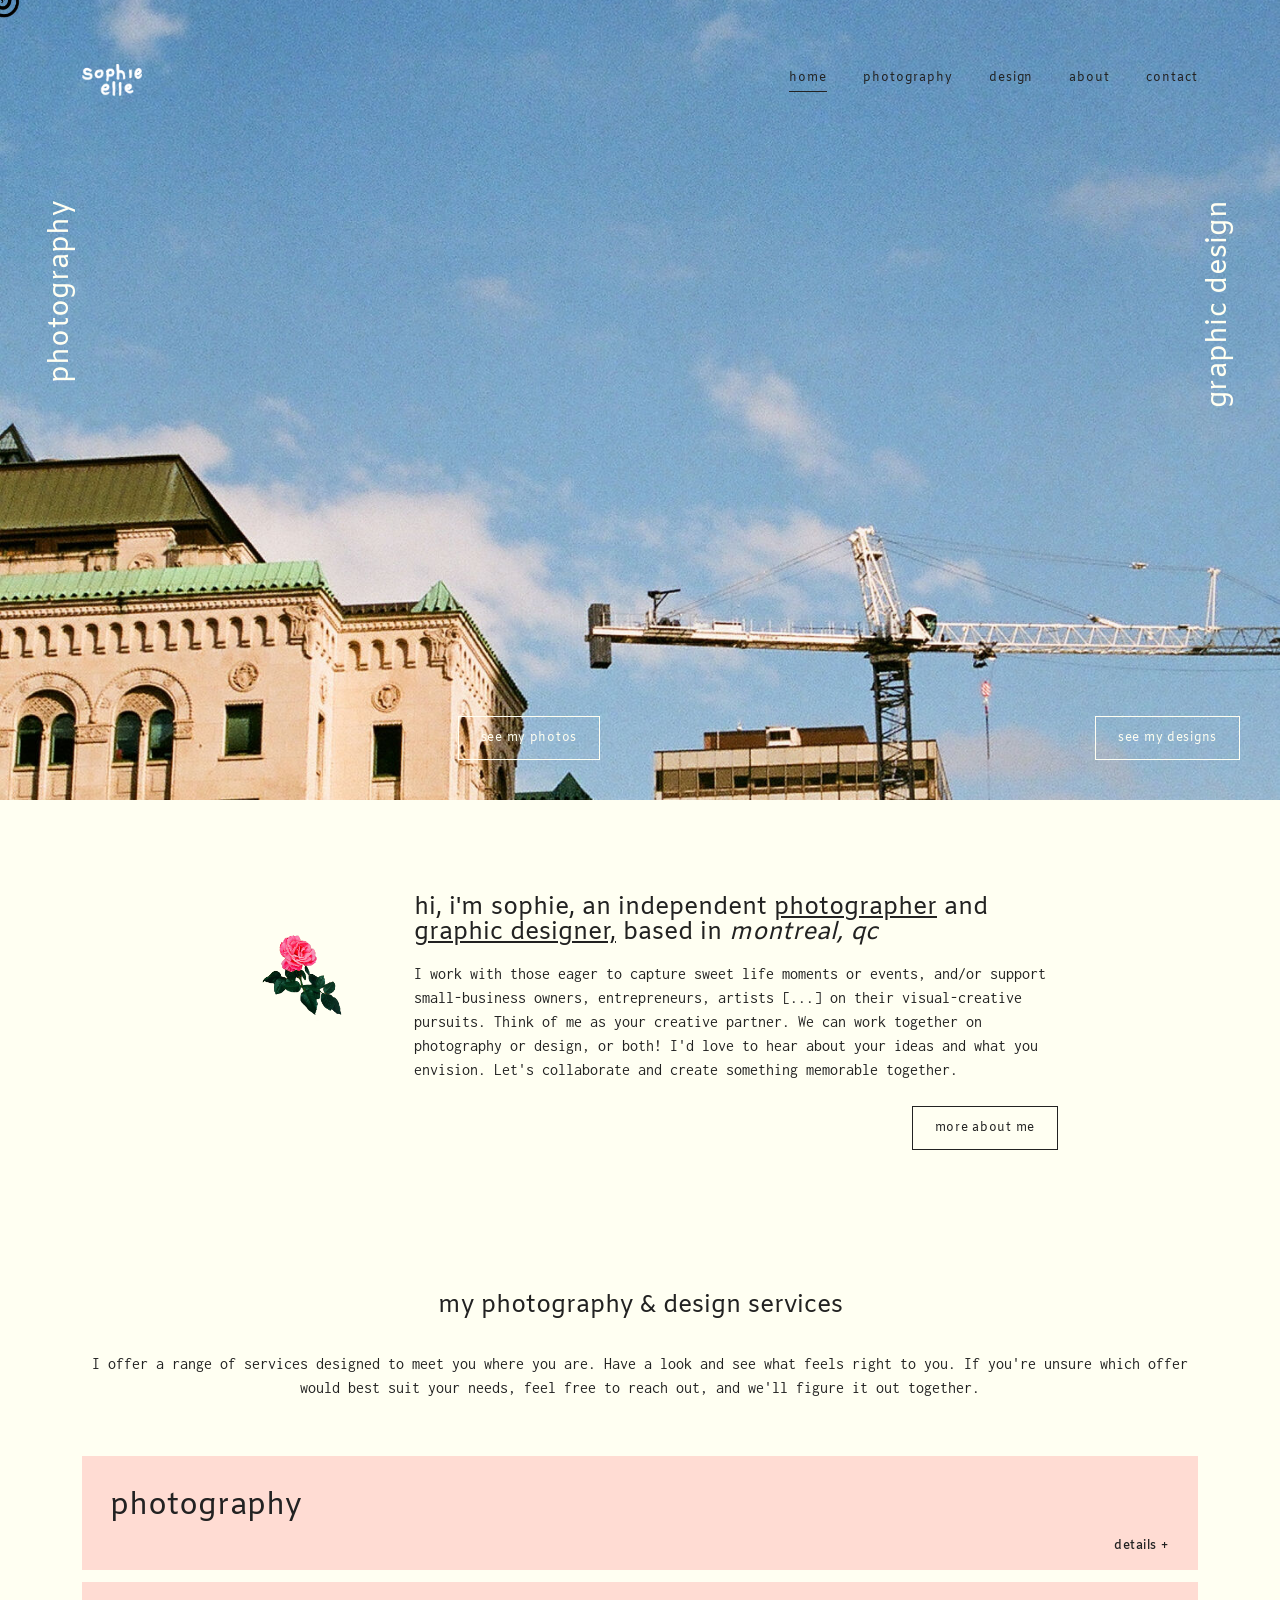
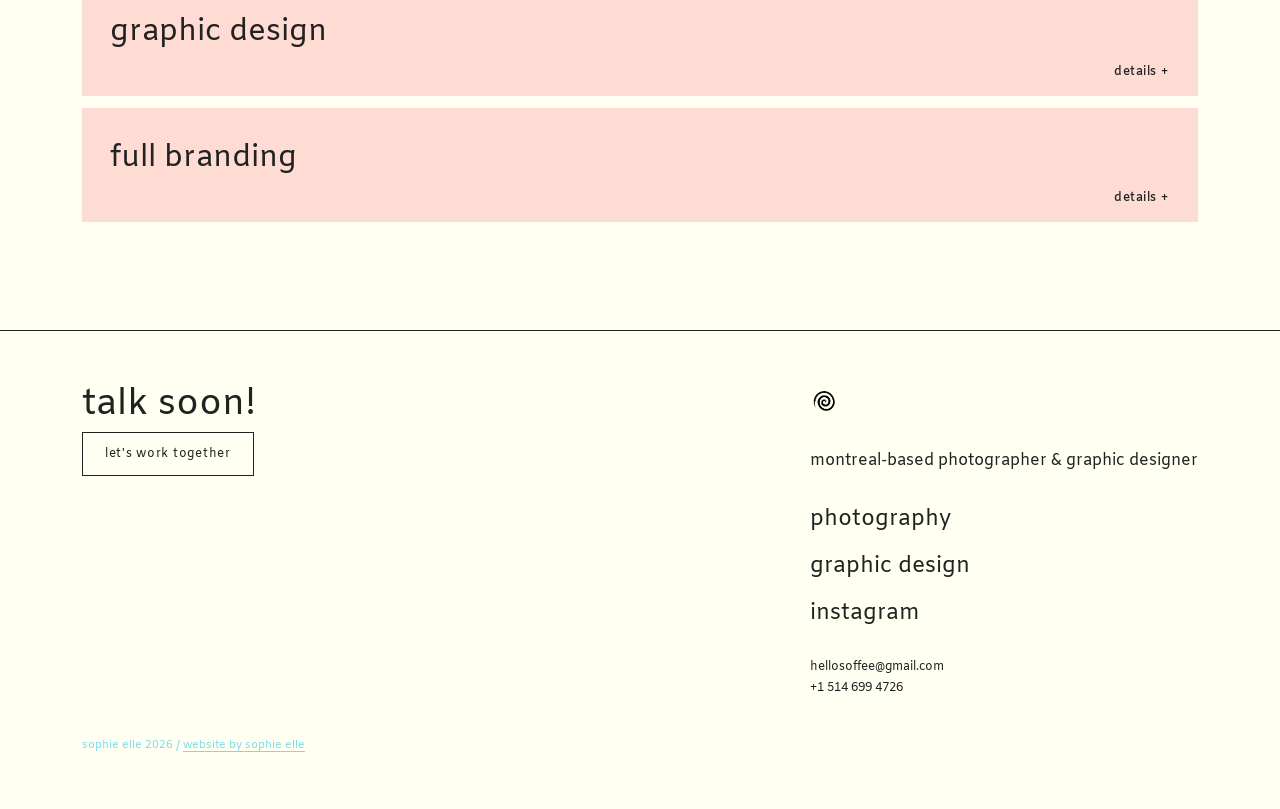
==== index.html @ 591747e1 "Update index.html" ====
<!DOCTYPE html>
<html lang="en">
<head>
<meta charset="UTF-8">
<meta name="viewport" content="width=device-width, initial-scale=1.0">
<title>by sophie elle / photographer & graphic designer</title>
<link rel="stylesheet" href="styles.css">
<link rel="icon" type="image/png" href="images/favicon.sophieelle.png">
</head>

  
<body>

<div class="home-hero-band">
<header class="site-header home-header">
  <div class="wrap">
   <a href="index.html" class="logo"><img src="images/logo.white.png" alt="sophie elle studio" class="logo-img"></a>
    <button class="nav-toggle" aria-label="Toggle menu">
      <span></span><span></span><span></span>
    </button>
    <nav class="main-nav">
      <a href="index.html">home</a>
      <a href="photography.html">photography</a>
      <a href="design.html">design</a>
      <a href="about.html">about</a>
      <a href="contact.html">contact</a>
    </nav>
  </div>
</header>

  <section class="split-hero">
  <div class="split-panel photo" data-panel="photo">
      <div class="placeholder-block"></div>
      <a href="photography.html" class="panel-label">photography</a>
      <div class="content">
        <span class="tag photo"></span>
      </div>
      <a href="photography.html" class="btn">see my photos</a>
    </div>
    <div class="split-panel design" data-panel="design">
      <div class="placeholder-block"></div>
      <a href="design.html" class="panel-label">graphic design</a>
      <div class="content">
        <span class="tag design"></span>
      </div>
      <a href="design.html" class="btn">see my designs</a>
  </div>
  </section>
</div>

<main>

<section class="intro-statement">
    <div class="wrap">
      <div class="intro-photo" style="background-image: url('images/floral.png');"></div>
      <div class="intro-text">
        <h1>hi, i'm sophie, an independent 
         <a href="photography.html" class="link-photo" style="text-decoration: underline;">photographer</a>
        and
          <a href="design.html" class="link-design" style="text-decoration: underline;">graphic designer,</a>
        based in <em><a href="https://maps.app.goo.gl/8Kuq9t4YsGPzKd648" target="_blank">montreal, qc</a></em></h1>
        <p class="font-accent">I work with those eager to capture sweet life moments or events, and/or support small-business owners, entrepreneurs, artists [...]
        on their visual-creative pursuits.
        Think of me as your creative partner. We can work together on photography or design, or both!  I'd love to hear about your ideas and what you envision.
        Let's collaborate and create something memorable together.</p>
        <a href="about.html" class="btn intro-btn">more about me</a>
      </div>
      
    </div>
</section>

   <section class="section services">
    <div class="wrap">
      <div class="section-head center">
        <h1>my photography & design services</h1>

        <p class="font-accent"> I offer a range of services designed to meet you where you are. Have a look and see what feels right to you.
        If you're unsure which offer would best suit your needs, feel free to reach out, and we'll figure it out together.</p>
        
      </div>
      
      <div class="accordion">
        <div class="accordion-item">
          <button class="accordion-trigger" aria-expanded="false">
            <span class="accordion-label">photography</span>
            <span class="accordion-toggle">details <span class="plus">+</span></span>
          </button>
          <div class="accordion-panel">
            <div class="accordion-panel-inner">
              <p>(specializing in digital photography & 35mm film photography) </p>
              <em><p>half-day / full-day / mini-sessions</p></em>
<br> 
              <p><strong>intimate events & sweet life moments</strong></p>
                <p class="font-accent"> → intimate events: baptisms, weddings, elopements </p>
                <p class="font-accent"> → sweet life moments: engagements, maternity, new family member (kids, & dogs too)</p>
<br>               
              <p><strong>branding</strong></p>
              <p class="font-accent"> → brand campaigns </p>
              <p class="font-accent"> → product photography </p>
              <p class="font-accent"> → portraits/headshots </p>
            </div>
          </div>
        </div>

        <div class="accordion-item">
          <button class="accordion-trigger" aria-expanded="false">
            <span class="accordion-label">graphic design</span>
            <span class="accordion-toggle">details <span class="plus">+</span></span>
          </button>
          <div class="accordion-panel">
            <div class="accordion-panel-inner">
              <p>(specializing in branding)</p>
<br>
              <p><strong>brand identity starter package</strong></p>
              <p class="font-accent"> → logo, font(s), color palette, usage guide </p>
<br>
              <p><strong>website design package</strong></p>
              <p class="font-accent"> → layout design, unique web illustrations/assets  </p>            
            </div>
          </div>
        </div>

        <div class="accordion-item">
          <button class="accordion-trigger" aria-expanded="false">
            <span class="accordion-label">full branding</span>
            <span class="accordion-toggle">details <span class="plus">+</span></span>
          </button>
          <div class="accordion-panel">
            <div class="accordion-panel-inner">
            <p>(photography + graphic design packages)</p>
  <br>       
            <p><strong>starter package</strong></p>
              <p class="font-accent"> → brand identity <strong> + </strong> photography (product <strong><em>or</em></strong> portraits / headshots) </p>
  <br>       
            <p><strong>essential package</strong></p>
              <p class="font-accent"> → brand identity <strong> + </strong> photography (product <strong><em>and</em></strong> portraits / headshots)</p>
  
  <br>  
            <p><strong>complete package</strong></p>
              <p class="font-accent"> → brand identity <strong> + </strong> photography (product <strong><em>and</em></strong> portraits / headshots) <strong> + </strong> website design</p>

        
            </div>
          </div>
        </div>
      </div>
    </div>
  </section>

</main>
  
      


<script src="script.js"></script>

</body>
</html>
---- styles.css ----
@import url('https://fonts.googleapis.com/css2?family=Amiko:wght@400;600;700&display=swap');

@import url('https://fonts.googleapis.com/css2?family=Inconsolata:wght@200..900&family=Libre+Baskerville:ital,wght@0,400..700;1,400..700&display=swap');


/* =========================================================
   VARIABLES + GLOBAL
   ========================================================= */

:root {
  --ink: #222222;
  --paper: #fffff2;
  --safelight: #55A25F;
  --slate: #FF94D9;
  --stone: #7CDBEB;
  --stone-line: #D8D6CC;
  --mist: #FFDCD3;

  --display: 'Amiko', sans-serif;
  --body: 'Amiko', sans-serif;
  --mono: 'Amiko', sans-serif;
  --accent-font: 'Inconsolata', monospace;

  --max: 1180px;
}

.font-accent {
  font-family: var(--accent-font);
}

* {
  box-sizing: border-box;
}

html {
  scroll-behavior: smooth;
}

body {
  margin: 0;
  overflow-x: hidden;
  background: var(--paper);
  color: var(--ink);
  font-family: var(--body);
  font-size: 16px;
  line-height: 1.5;
  -webkit-font-smoothing: antialiased;
}

img {
  max-width: 100%;
  display: block;
}

a {
  color: inherit;
  text-decoration: none;
}

h1,
h2,
h3 {
  font-family: var(--display);
  font-weight: 500;
  line-height: 1.05;
  margin: 0;
}

.wrap {
  max-width: var(--max);
  margin: 0 auto;
  padding: 0 32px;
}


/* =========================================================
   TAGS
   ========================================================= */

.tag {
  font-family: var(--mono);
  font-size: 11px;
  letter-spacing: 0.08em;
  text-transform: uppercase;
  color: var(--stone);
}

.tag.photo {
  color: var(--safelight);
}

.tag.design {
  color: var(--slate);
}


/* =========================================================
   HEADER
   ========================================================= */

.site-header {
  position: relative;
  z-index: 50;
  background-image: url('images/62720003.jpg');
  background-size: cover;
  background-position: center top;
}

.site-header .wrap {
  display: flex;
  align-items: center;
  justify-content: space-between;
  height: 160px;
}

.logo {
  font-family: var(--display);
  font-size: 20px;
  font-weight: 600;
  letter-spacing: -0.01em;
}

.logo span {
  color: var(--safelight);
}

.logo-img {
  height: 32px;
  width: auto;
  display: block;
}

nav.main-nav {
  display: flex;
  gap: 36px;
}

nav.main-nav a {
  font-family: var(--mono);
  font-size: 12px;
  letter-spacing: 0.08em;
  text-transform: none;
  padding-bottom: 4px;
  border-bottom: 1px solid transparent;
  transition:
    border-color 0.2s ease,
    color 0.2s ease;
}

nav.main-nav a:hover,
nav.main-nav a[aria-current="page"] {
  border-bottom-color: var(--ink);
}


/* =========================================================
   MOBILE NAVIGATION
   ========================================================= */

.nav-toggle {
  display: none;
  background: none;
  border: none;
  cursor: pointer;
  padding: 8px;
}

.nav-toggle span {
  display: block;
  width: 22px;
  height: 2px;
  background: var(--ink);
  margin: 5px 0;
  transition:
    transform 0.3s ease,
    opacity 0.3s ease;
}

.nav-heart {
  display: none;
}

.nav-toggle.open span:nth-child(1) {
  transform: translateY(7px) rotate(45deg);
}

.nav-toggle.open span:nth-child(2) {
  opacity: 0;
}

.nav-toggle.open span:nth-child(3) {
  transform: translateY(-7px) rotate(-45deg);
}

body.nav-open {
  overflow: hidden;
}

@media (max-width: 800px) {

  nav.main-nav {
    position: fixed;
    inset: 0;
    background: var(--paper);
    flex-direction: column;
    align-items: center;
    justify-content: center;
    gap: 8px;
    padding: 0;
    display: none;
    z-index: 100;
  }

  nav.main-nav.open {
    display: flex;
  }

  nav.main-nav a {
    font-size: 28px;
    padding: 16px 0;
    border-bottom: none;
  }

  .nav-heart {
    display: block;
    margin-top: 24px;
    font-family: var(--display);
    font-size: 20px;
    color: var(--stone);
  }

  .nav-toggle {
    display: block;
    position: relative;
    z-index: 101;
  }
}


/* =========================================================
   HOME HERO
   ========================================================= */

.split-panel {
  position: relative;
  display: flex;
  flex-direction: column;
  justify-content: flex-start;
  flex: 1 1 0;
  padding: 48px;
  min-height: 400px;
  overflow: hidden;
  transition: flex 0.5s ease;
}

.panel-label {
  position: absolute;
  top: 40px;
  left: 40px;
  z-index: 1;
  font-family: var(--display);
  font-size: clamp(20px, 2.4vw, 28px);
  letter-spacing: 0.01em;
  writing-mode: vertical-rl;
  transform: rotate(180deg);
  color: var(--paper);
}

.split-panel.design .panel-label {
  left: auto;
  right: 40px;
}

.split-hero {
  background-image: url('images/62720003.jpg');
  background-size: cover;
  background-position: center;

  display: flex;
  min-height: 640px;
  width: 100vw;

  position: relative;
  left: 50%;
  right: 50%;

  margin-left: -50vw;
  margin-right: -50vw;
}

.split-panel.photo {
  color: var(--slate);
}

.split-panel.design {
  color: var(--slate);
}

.split-panel .placeholder-block {
  position: absolute;
  inset: 0;
  z-index: 0;
}

.split-panel.photo .placeholder-block,
.split-panel.design .placeholder-block {
  background: none;
}

.split-panel .content {
  position: relative;
  z-index: 1;
}

.split-panel .tag {
  display: block;
  margin-bottom: 14px;
}

.split-panel h2 {
  font-size: clamp(32px, 4vw, 52px);
  margin-bottom: 18px;
}

.split-panel p {
  max-width: 34ch;
  margin: 0 0 24px;
  opacity: 0.85;
}


/* =========================================================
   BUTTONS
   ========================================================= */

.btn {
  display: inline-block;
  text-align: center;
  font-family: var(--mono);
  font-size: 12px;
  letter-spacing: 0.06em;
  padding: 12px 22px;
  border: 1px solid var(--ink);
  color: var(--ink);

  transition:
    background 0.2s ease,
    color 0.2s ease,
    border-color 0.2s ease;
}

.footer-btn:hover {
  background: var(--ink);
  color: var(--paper);
}

.split-panel .btn {
  position: absolute;
  bottom: 40px;
  z-index: 1;
  border-color: var(--paper);
  color: var(--paper);
}

.split-panel.photo .btn,
.split-panel.design .btn {
  right: 40px;
}

.split-panel.photo .btn:hover {
  background: var(--safelight);
  border-color: var(--safelight);
  color: var(--paper);
}

.split-panel.design .btn:hover {
  background: var(--slate);
  border-color: var(--slate);
  color: var(--paper);
}

.home-hero-band {
  background-image: url('images/62720003.jpg');
  background-size: cover;
  background-position: center;
}

.home-header.site-header {
  background: none;
}

.home-hero-band .split-hero {
  background: none;
}

@media (max-width: 800px) {

  .split-hero {
    flex-direction: column;
    min-height: unset;
  }

  .split-panel {
    flex: 1 1 auto;
    min-height: 320px;
    padding: 36px 28px;
  }

  .split-panel .btn {
    top: 50%;
    left: 50%;
    right: auto;
    bottom: auto;
    transform: translate(-50%, -50%);
  }
}


/* =========================================================
   GENERAL SECTIONS
   ========================================================= */

.section {
  padding: 96px 0;
}

.section-head {
  display: flex;
  align-items: baseline;
  justify-content: space-between;
  gap: 24px;
  margin-bottom: 48px;
  border-bottom: 1px solid var(--stone-line);
  padding-bottom: 24px;
}

.section-head h2 {
  font-size: clamp(28px, 3vw, 40px);
}


/* =========================================================
   HOME INTRO
   ========================================================= */

.intro-statement {
  padding: 96px 0 48px;
}

.intro-statement .wrap {
  display: flex;
  flex-direction: row;
  align-items: flex-start;
  gap: 32px;
  max-width: 900px;
}

.intro-photo {
  flex: 0 0 160px;
  aspect-ratio: 1 / 1;
  background-size: cover;
  background-position: center;
}

.intro-text {
  display: flex;
  flex-direction: column;
  flex: 1;
  position: relative;
}

@media (max-width: 700px) {

  .intro-statement .wrap {
    flex-direction: column;
  }

  .intro-photo {
    flex: 0 0 auto;
    width: 120px;
  }
}

p a {
  text-decoration: underline;
  text-underline-offset: 3px;
}

.link-photo,
.link-design {
  transition: color 0.2s ease;
}

.link-photo:hover {
  color: var(--safelight);
}

.link-design:hover {
  color: var(--slate);
}

.intro-btn {
  margin-top: 8px;
  align-self: flex-end;
}

.intro-btn:hover {
  background: var(--ink);
  color: var(--paper);
}


/* =========================================================
   HOME SERVICES
   ========================================================= */

.section-head.center {
  flex-direction: column;
  align-items: center;
  justify-content: center;
  border-bottom: none;
  text-align: center;
  padding-bottom: 0;
  margin-bottom: 40px;
  gap: 16px;
}


/* =========================================================
   HOME ACCORDION
   ========================================================= */

.accordion-item {
  margin-bottom: 12px;
}

.accordion-trigger {
  width: 100%;
  display: block;
  position: relative;
  background: var(--mist);
  border: none;
  cursor: pointer;
  text-align: left;
  padding: 30px 28px 44px;
  min-height: 96px;
  transition: background 0.2s ease;
}

.accordion-trigger:focus-visible {
  outline: 2px solid var(--ink);
  outline-offset: -2px;
}

.accordion-label {
  display: block;
  font-family: var(--display);
  font-weight: 400;
  font-size: clamp(22px, 3vw, 30px);
  color: var(--ink);
  transition: color 0.2s ease;
}

.accordion-trigger:hover .accordion-label {
  opacity: 0.6;
}

.accordion-toggle {
  position: absolute;
  right: 28px;
  bottom: 16px;
  font-family: var(--mono);
  font-size: 12px;
  font-weight: 600;
  letter-spacing: 0.04em;
  color: var(--ink);
}

.accordion-toggle .plus {
  display: inline-block;
  width: 10px;
  text-align: center;
}

.accordion-panel {
  display: grid;
  grid-template-rows: 0fr;
  background: var(--mist);
  transition: grid-template-rows 0.35s ease;
}

.accordion-panel-inner {
  overflow: hidden;
  padding: 0 28px;
}

.accordion-item.open .accordion-panel {
  grid-template-rows: 1fr;
}

.accordion-item.open .accordion-panel-inner {
  padding: 0 28px 32px;
}

.accordion-panel-inner p {
  margin: 0 0 14px;
  font-size: 15px;
  color: #3a3a38;
  max-width: 60ch;
}

.accordion-panel-inner p:last-child {
  margin-bottom: 0;
}


/* =========================================================
   GENERAL CARD GRID
   ========================================================= */

.grid {
  display: grid;
  grid-template-columns: repeat(3, 1fr);
  gap: 32px;
}

@media (max-width: 900px) {

  .grid {
    grid-template-columns: repeat(2, 1fr);
  }
}

@media (max-width: 600px) {

  .grid {
    grid-template-columns: 1fr;
  }
}

.card {
  display: block;
}

.card .thumb {
  aspect-ratio: 4 / 5;
  margin-bottom: 14px;
  position: relative;
  overflow: hidden;
  background: none;
  background-size: cover;
  background-position: center;
}

.card .thumb.contain {
  background-size: contain;
  background-repeat: no-repeat;
}

.card .thumb::after {
  content: 'REPLACE WITH IMAGE';
  position: absolute;
  inset: 0;

  display: flex;
  align-items: center;
  justify-content: center;

  font-family: var(--mono);
  font-size: 10px;
  letter-spacing: 0.08em;
  color: var(--stone);

  text-align: center;
  padding: 12px;

  background:
    repeating-linear-gradient(
      45deg,
      #e6e4da 0px,
      #e6e4da 1px,
      transparent 1px,
      transparent 12px
    );
}

.card .thumb.has-image::after {
  content: none;
}

.card h3 {
  font-size: 19px;
  margin-bottom: 6px;
}

.card .tag {
  margin-top: 4px;
}

.card.wide .thumb {
  aspect-ratio: 16 / 10;
}


/* =========================================================
   PHOTOGRAPHY INTRO ACCORDION
   ========================================================= */

.photo-intro-accordion {
  max-width: var(--max);
  margin: 64px auto 96px;
  background: var(--mist);
}

.photo-intro-header {
  position: relative;
  padding: 38px 40px 20px;
  cursor: pointer;
}

.photo-intro-heading .tag {
  margin: 0 0 10px;
}

.photo-intro-toggle {
  position: absolute;
  right: 40px;
  bottom: 20px;

  font-family: var(--mono);
  font-size: 12px;
  font-weight: 600;
  letter-spacing: 0.04em;
  color: var(--ink);
}

.photo-intro-content {
  display: grid;
  grid-template-rows: 0fr;
  transition: grid-template-rows 0.35s ease;
}

.photo-intro-content-inner {
  overflow: hidden;
  padding: 0 40px;
}

.photo-intro-accordion.open .photo-intro-content {
  grid-template-rows: 1fr;
}

.photo-intro-accordion.open .photo-intro-content-inner {
  padding: 0 40px 42px;
}

.photo-intro-content p {
  max-width: 48ch;
  margin: 0;
  font-size: 16px;
  line-height: 1.6;
}

@media (max-width: 800px) {

  .photo-intro-accordion {
    margin: 40px 24px 70px;
  }

  .photo-intro-header {
    padding: 30px 24px 36px;
    min-height: 170px;
  }

  .photo-intro-toggle {
    right: 24px;
    bottom: 22px;
  }

  .photo-intro-content-inner {
    padding: 0 24px;
  }

  .photo-intro-accordion.open .photo-intro-content-inner {
    padding: 0 24px 32px;
  }
}


/* =========================================================
   PHOTOGRAPHY GALLERIES
   Standard masonry + desktop drag layouts
   ========================================================= */

.masonry {
  column-count: 3;
  column-gap: 28px;
}

.masonry-item {
  display: block;
  width: 100%;
  break-inside: avoid;

  margin: 0 0 28px;
  padding: 0;

  border: 0;
  background: transparent;
  cursor: pointer;
}

.masonry-item img {
  display: block;
  width: 100%;
  height: auto;
  max-width: 100%;

  pointer-events: none;

  -webkit-user-drag: none;
  user-drag: none;
}

@media (max-width: 900px) and (min-width: 801px) {

  .masonry {
    column-count: 2;
  }
}


/* =========================================================
   DESKTOP — NORMAL FREE-DRAG GALLERIES
   ========================================================= */

@media (min-width: 801px) {

  .masonry.drag-gallery-pending {
    visibility: hidden;
  }

  .masonry.drag-gallery {
    position: relative;
    display: block;

    width: 100%;
    min-height: 720px;

    margin: 0;
    padding: 0;

    overflow: visible;

    column-count: initial;
    column-gap: initial;

    visibility: visible;
  }


  /*
     IMPORTANT:
     this rule only affects normal galleries,
     NOT the Events stacks.
  */

  .masonry.drag-gallery:not(.event-gallery) > .masonry-item {
    position: absolute;

    margin: 0;
    padding: 0;

    max-width: none;
    break-inside: initial;

    cursor: grab;
    touch-action: none;
    user-select: none;

    transform-origin: center center;

    transition:
      box-shadow 180ms ease,
      filter 180ms ease;

    will-change:
      left,
      top,
      transform;
  }

  .masonry.drag-gallery:not(.event-gallery) > .masonry-item img {
    display: block;

    width: 100%;
    height: auto;
    max-width: none;

    pointer-events: none;

    -webkit-user-drag: none;
    user-drag: none;
  }

  .masonry.drag-gallery:not(.event-gallery) > .masonry-item.is-dragging {
    cursor: grabbing;

    box-shadow:
      0 18px 40px rgba(20, 21, 26, 0.18);
  }

  .masonry.drag-gallery:not(.event-gallery) > .masonry-item:not(.is-dragging) {
    box-shadow:
      0 3px 10px rgba(20, 21, 26, 0.08);
  }


  /* =======================================================
     EVENTS PAGE — GROUPED PHOTO STACKS
     ======================================================= */

  .event-gallery.drag-gallery {
    position: relative;
    display: block;

    width: 100%;
    min-height: 850px;

    overflow: visible;

    column-count: initial;
    column-gap: initial;
  }


  /*
     JS moves each entire stack around.

     Photos inside the stack are positioned relative
     to this box.
  */

  .event-gallery .event-stack {
    position: absolute;

     width: 340px;
     height: 500px;

    margin: 0;
    padding: 0;

    overflow: visible;

    cursor: grab;
    touch-action: none;
    user-select: none;
  }

  .event-gallery .event-stack.is-dragging {
    cursor: grabbing;
  }


  /*
     CRITICAL EVENT RESET

     Normal gallery photos must NOT position themselves
     against the full gallery.

     They are positioned inside their event-stack instead.
  */

  .event-gallery.drag-gallery .event-stack > .masonry-item {
    position: absolute;
    display: block;

    margin: 0;
    padding: 0;

    border: 0;
    background: transparent;

    max-width: none;
    break-inside: initial;

    cursor: pointer;
    touch-action: none;

    transform-origin: center center;

    box-shadow:
      0 4px 12px rgba(20, 21, 26, 0.10);
  }


  /*
     NO CROPPING.

     Width changes the display scale only.
     Height always follows the photograph's real ratio.
  */

  .event-gallery.drag-gallery .event-stack > .masonry-item img {
    display: block;

    width: 100%;
    height: auto;
    max-width: none;

    object-fit: unset;

    pointer-events: none;

    -webkit-user-drag: none;
    user-drag: none;
  }

   /* =======================================================
   GROUPED / STACKED PHOTO GALLERIES
   Events + Branding
   ======================================================= */

.event-gallery.drag-gallery,
.stack-gallery.drag-gallery {
  position: relative;
  display: block;

  width: 100%;
  min-height: 650px;

  overflow: visible;

  column-count: initial;
  column-gap: initial;
}


/*
   Each wrapper represents one client,
   event, shoot, etc.

   JS assigns its width, left, top and height.
*/

.event-gallery .event-stack,
.stack-gallery .photo-stack {
  position: absolute;

  margin: 0;
  padding: 0;

  overflow: visible;

  user-select: none;
}


/*
   Every photograph remains its own
   draggable + clickable object.
*/

.event-gallery.drag-gallery .event-stack > .masonry-item,
.stack-gallery.drag-gallery .photo-stack > .masonry-item {
  position: absolute;
  display: block;

  margin: 0;
  padding: 0;

  border: 0;
  background: transparent;

  max-width: none;
  break-inside: initial;

  cursor: grab;
  touch-action: none;

  transform-origin: center center;

  box-shadow:
    0 4px 12px rgba(20, 21, 26, 0.10);
}


.event-gallery.drag-gallery .event-stack > .masonry-item.is-dragging,
.stack-gallery.drag-gallery .photo-stack > .masonry-item.is-dragging {
  cursor: grabbing;
}


.event-gallery.drag-gallery .event-stack > .masonry-item img,
.stack-gallery.drag-gallery .photo-stack > .masonry-item img {
  display: block;

  width: 100%;
  height: auto;
  max-width: none;

  object-fit: unset;

  pointer-events: none;

  -webkit-user-drag: none;
  user-drag: none;
}

}

/* =========================================================
   MOBILE GALLERIES
   ========================================================= */

@media (max-width: 800px) {

  .masonry,
  .event-gallery {
    display: block;

    column-count: 1;
    column-gap: 0;

    height: auto !important;
    min-height: 0;
  }

  .event-stack {
    position: static !important;

    display: block;

    width: 100% !important;
    height: auto !important;

    margin: 0;
    padding: 0;
  }

  .masonry-item,
  .event-gallery .event-stack > .masonry-item {
    position: relative !important;

    left: auto !important;
    top: auto !important;

    display: block;

    width: 100% !important;

    margin: 0 0 28px;

    transform: none !important;

    box-shadow: none;
  }

  .masonry-item img,
  .event-gallery .event-stack > .masonry-item img {
    display: block;

    width: 100%;
    height: auto;
    max-width: 100%;
  }
}


/* =========================================================
   LIGHTBOX
   ========================================================= */

.lightbox {
  position: fixed;
  inset: 0;

  background: rgba(20, 21, 26, 0.92);

  display: flex;
  align-items: center;
  justify-content: center;

  z-index: 200;

  opacity: 0;
  pointer-events: none;

  transition: opacity 0.3s ease;
}

.lightbox.open {
  opacity: 1;
  pointer-events: auto;
}

.lightbox-stage {
  width: 70vw;
  height: 80vh;
  max-width: 900px;

  background-size: contain;
  background-repeat: no-repeat;
  background-position: center;
}

.lightbox-close,
.lightbox-prev,
.lightbox-next {
  position: absolute;

  background: none;
  border: none;

  color: var(--paper);

  font-family: var(--mono);
  font-size: 28px;
  line-height: 1;

  cursor: pointer;
  padding: 8px;
}

.lightbox-close {
  top: 24px;
  right: 28px;
  font-size: 32px;
}

.lightbox-prev {
  left: 20px;
  top: 50%;
  transform: translateY(-50%);
}

.lightbox-next {
  right: 20px;
  top: 50%;
  transform: translateY(-50%);
}

.lightbox-info {
  position: absolute;

  bottom: 28px;
  left: 50%;

  transform: translateX(-50%);

  display: flex;
  flex-direction: row;
  align-items: center;

  gap: 20px;

  text-align: left;
}

.lightbox-caption {
  font-family: var(--mono);

  font-size: 12px;
  letter-spacing: 0.04em;

  color: var(--paper);

  opacity: 0.75;

  margin: 0;

  max-width: 420px;

  display: none;
}

.lightbox-link {
  font-family: var(--mono);

  font-size: 13px;
  letter-spacing: 0.06em;

  color: var(--paper);

  border: 1px solid var(--paper);

  padding: 10px 20px;

  display: none;

  transition:
    background 0.2s ease,
    color 0.2s ease;
}

.lightbox-link:hover {
  background: var(--paper);
  color: var(--ink);
}

@media (max-width: 700px) {

  .lightbox {
    flex-direction: column;
  }

  .lightbox-stage {
    width: 88vw;
    height: 50vh;
  }

  .lightbox-prev,
  .lightbox-next {
    font-size: 22px;
  }

  .lightbox-info {
    position: static;

    transform: none;

    left: auto;
    bottom: auto;

    margin-top: 16px;

    flex-direction: column;

    text-align: center;
  }
}


/* =========================================================
   DESIGN INTRO ACCORDION
   ========================================================= */

.design-intro-accordion {
  max-width: var(--max);
  margin: 64px auto 96px;
  background: var(--mist);
}

.design-intro-header {
  position: relative;
  padding: 38px 40px 20px;
  cursor: pointer;
}

.design-intro-heading .tag {
  margin: 0 0 10px;
}

.design-intro-toggle {
  position: absolute;

  right: 40px;
  bottom: 20px;

  font-family: var(--mono);

  font-size: 12px;
  font-weight: 600;

  letter-spacing: 0.04em;

  color: var(--ink);
}

.design-intro-content {
  display: grid;

  grid-template-rows: 0fr;

  transition:
    grid-template-rows 0.35s ease;
}

.design-intro-content-inner {
  overflow: hidden;

  padding: 0 40px;
}

.design-intro-accordion.open .design-intro-content {
  grid-template-rows: 1fr;
}

.design-intro-accordion.open .design-intro-content-inner {
  padding: 0 40px 42px;
}

.design-intro-content p {
  max-width: 48ch;

  margin: 0 0 20px;

  font-size: 16px;
  line-height: 1.6;
}

.design-intro-content p:last-child {
  margin-bottom: 0;
}

@media (max-width: 800px) {

  .design-intro-accordion {
    margin: 40px 24px 70px;
  }

  .design-intro-header {
    padding: 30px 24px 20px;
  }

  .design-intro-toggle {
    right: 24px;
    bottom: 20px;
  }

  .design-intro-content-inner {
    padding: 0 24px;
  }

  .design-intro-accordion.open .design-intro-content-inner {
    padding: 0 24px 32px;
  }
}


/* =========================================================
   PAGE HEAD
   ========================================================= */

.page-head {
  padding: 64px 0 40px;
}

.page-head .tag {
  margin-bottom: 14px;
}

.page-head h1 {
  font-size: clamp(36px, 5vw, 64px);
}

.page-head p.lede {
  margin-top: 18px;
  max-width: 42ch;
  font-size: 12px;
  color: #3a3a38;
}


/* =========================================================
   ABOUT
   ========================================================= */

.about-layout {
  display: grid;

  grid-template-columns:
    380px
    1fr;

  gap: 64px;

  max-width: var(--max);

  margin: 0 auto;

  padding:
    64px
    32px;
}

.about-photo {
  aspect-ratio: 3 / 4;

  background-color: var(--paper);
  background-size: cover;
  background-position: center;

  position: relative;
}

.about-photo::after {
  content: 'REPLACE WITH PORTRAIT';

  position: absolute;

  inset: 0;

  display: flex;
  align-items: center;
  justify-content: center;

  font-family: var(--mono);

  font-size: 11px;

  letter-spacing: 0.08em;

  color: var(--stone);

  text-align: center;

  padding: 12px;
}

.about-photo.has-image::after {
  content: none;
}

.about-body p {
  max-width: 62ch;

  margin: 0 0 20px;

  font-size: 16px;
}

.skills-list {
  list-style: none;

  padding: 0;

  margin: 32px 0 0;

  display: grid;

  grid-template-columns:
    1fr
    1fr;

  gap:
    10px
    32px;
}

.skills-list li {
  font-family: var(--mono);

  font-size: 13px;

  border-bottom:
    1px solid
    var(--stone-line);

  padding-bottom: 10px;
}

@media (max-width: 800px) {

  .about-layout {
    grid-template-columns: 1fr;
  }
}


/* =========================================================
   TESTIMONIALS / ENVELOPES
   ========================================================= */

.testimonials-grid {
  display: grid;

  grid-template-columns:
    repeat(3, 1fr);

  gap: 48px;
}

@media (max-width: 700px) {

  .testimonials-grid {
    grid-template-columns: 1fr;
  }
}

.envelope-card {
  position: relative;
}

.envelope-flap {
  position: relative;

  z-index: 1;

  display: block;

  width: 100%;

  aspect-ratio: 7 / 4;

  background-color: var(--paper);
  background-size: cover;
  background-position: center;

  border: none;

  padding: 0;

  cursor: pointer;

  transition:
    transform 0.2s ease;
}

.envelope-flap:hover {
  transform: translateY(-3px);
}

.letter {
  position: absolute;

  inset: 0;

  z-index: 2;

  background: var(--mist);

  padding: 24px;

  box-sizing: border-box;

  text-align: left;

  overflow-y: auto;

  opacity: 0;

  transform: scale(0.85);

  transform-origin:
    center
    bottom;

  pointer-events: none;

  cursor: pointer;

  box-shadow:
    0 10px 26px
    rgba(20, 21, 26, 0.18);

  transition:
    opacity 0.3s ease,
    transform 0.3s ease;
}

.envelope-card.open .letter {
  opacity: 1;

  transform: scale(1);

  pointer-events: auto;
}

.letter p {
  font-family: var(--display);

  font-style: italic;

  font-size: 13px;

  line-height: 1.5;

  margin: 0 0 14px;
}

.letter .tag {
  display: block;
}


/* =========================================================
   PHOTO / DESIGN PAGE WRAP
   ========================================================= */

.page-wrap {
  max-width: var(--max);

  margin: 0 auto;

  padding:
    0
    32px
    96px;
}


/* =========================================================
   CONTACT
   ========================================================= */

.contact-layout {
  display: flex;

  flex-direction: column;

  align-items: center;

  gap: 48px;

  max-width: var(--max);

  margin: 0 auto;

  padding:
    64px
    32px
    96px;
}

.reach-out-lede {
  font-family: var(--display);

  font-size: 18px;

  margin: 0 0 20px;
}

.contact-info dt {
  font-family: var(--mono);

  font-size: 11px;

  text-transform: uppercase;

  letter-spacing: 0.08em;

  color: var(--stone);

  margin-top: 24px;
}

.contact-info dt:first-child {
  margin-top: 0;
}

.contact-info dd {
  margin: 6px 0 0;

  font-size: 18px;

  font-family: var(--display);
}

form.contact-form {
  display: flex;

  flex-direction: column;

  gap: 20px;

  width: 100%;

  max-width: 680px;
}

.field {
  display: flex;

  flex-direction: column;

  gap: 8px;
}

.field label {
  font-family: var(--mono);

  font-size: 11px;

  text-transform: uppercase;

  letter-spacing: 0.08em;

  color: var(--stone);
}

.field input,
.field textarea {
  font-family: var(--body);

  font-size: 15px;

  padding: 12px 14px;

  border:
    1px solid
    var(--stone-line);

  background: #fff;

  color: var(--ink);

  width: 100%;

  box-sizing: border-box;
}

.field textarea {
  resize: vertical;
  min-height: 120px;
}

.field input:focus,
.field textarea:focus {
  outline:
    2px solid
    var(--ink);

  outline-offset: 1px;
}

.contact-form button[type="submit"] {
  background: transparent;

  color: var(--ink);

  border:
    1px solid
    var(--ink);

  cursor: pointer;

  transition:
    background-color 0.25s ease,
    color 0.25s ease;
}

.contact-form button[type="submit"]:hover {
  background: var(--ink);
  color: var(--paper);
}


/* =========================================================
   PROJECT DETAIL PAGES
   ========================================================= */

.project-head {
  padding: 64px 0 48px;
}

.project-hero-grid {
  display: grid;

  grid-template-columns:
    1fr
    1fr;

  gap: 64px;

  align-items: center;
}

.project-hero-image {
  width: 100%;

  min-height: 500px;

  background-size: contain;
  background-repeat: no-repeat;
  background-position: center;
}

.project-meta h1 {
  font-size: clamp(44px, 6vw, 84px);

  margin-bottom: 32px;
}

.detail-line {
  font-family: var(--body);

  font-size: 18px;

  margin: 0 0 12px;

  color: var(--ink);
}

.detail-label {
  text-transform: uppercase;

  margin-right: 4px;
}

@media (max-width: 800px) {

  .project-hero-grid {
    grid-template-columns: 1fr;

    gap: 32px;
  }
}

.project-asset {
  width: 100%;

  min-height: 500px;

  background-size: contain;
  background-repeat: no-repeat;
  background-position: center;
}

.project-menu-grid {
  display: grid;

  grid-template-columns:
    repeat(4, 1fr);

  gap: 32px;

  align-items: center;

  justify-items: center;
}

.menu-card {
  width: 100%;

  max-width: 220px;

  height: auto;

  filter:
    drop-shadow(
      0
      20px
      40px
      rgba(20, 21, 26, 0.18)
    );
}

@media (max-width: 900px) {

  .project-menu-grid {
    grid-template-columns:
      repeat(2, 1fr);

    gap: 40px;
  }
}

@media (max-width: 500px) {

  .project-menu-grid {
    grid-template-columns: 1fr;
  }
}


/* =========================================================
   PROJECT WRITEUPS
   ========================================================= */

.project-writeup {
  padding-top: 48px;
}

.project-writeup-grid {
  display: grid;

  grid-template-columns:
    1fr
    2fr;

  gap: 48px;

  align-items: start;
}

.project-link a {
  font-family: var(--display);

  font-size: 18px;

  text-decoration: underline;

  text-underline-offset: 3px;

  transition:
    color 0.2s ease;
}

.project-link a:hover {
  color: var(--stone);
}

.project-description p {
  font-size: 17px;

  line-height: 1.6;

  max-width: 60ch;

  margin: 0;
}

@media (max-width: 700px) {

  .project-writeup-grid {
    grid-template-columns: 1fr;

    gap: 20px;
  }
}


/* =========================================================
   BEVIDA PROJECT ADDITION
   ========================================================= */

.project-description-media {
  display: grid;

  grid-template-columns:
    2fr
    1fr;

  gap: 48px;

  align-items: start;
}

.project-description-photo {
  aspect-ratio: 4 / 5;

  background-size: cover;

  background-position: center;
}

@media (max-width: 700px) {

  .project-description-media {
    grid-template-columns: 1fr;
  }
}


/* =========================================================
   FOOTER
   ========================================================= */

.site-footer {
  padding: 56px 0;
   border-top: 0.5px solid #222222;
}

.site-footer .wrap {
  display: flex;

  justify-content: space-between;

  flex-wrap: wrap;

  gap: 24px;
}

.footer-main {
  align-items: flex-start;
}

.site-footer h3 {
  font-size: clamp(24px, 3vw, 36px);

  margin-bottom: 8px;
}

.footer-icon {
  display: block;

  width: 28px;
  height: 28px;

  margin-bottom: 4px;

  flex-shrink: 0;
}

.footer-links-col {
  display: flex;

  flex-direction: column;

  align-items: flex-start;

  gap: 14px;
}

.footer-links-col a {
  font-family: var(--body);

  font-size: clamp(18px, 2vw, 22px);

  color: var(--ink);

  transition:
    opacity 0.2s ease;
}

.footer-contact {
  display: flex;

  flex-direction: column;

  margin-top: 14px;

  gap: 3px;
}

.footer-contact a,
.footer-contact span {
  font-size: 0.75rem;

  color: inherit;

  text-decoration: none;
}

.footer-bottom {
  display: block !important;

  margin-top: 40px;
}

.footer-fine {
  font-family: var(--mono);

  font-size: 11px;

  color: var(--stone);

  margin: 0;
}



/* ============================================================
   MOBILE FOOTER — FINAL OVERRIDE
   ============================================================ */

@media (max-width: 800px) {

  /* ----------------------------------------------------------
     FOOTER
     ---------------------------------------------------------- */

  .site-footer {
    padding: 55px 0 30px !important;
    overflow: hidden;
  }


  .site-footer > .wrap:first-child {
    display: grid !important;
    grid-template-columns: 1fr !important;
    gap: 40px !important;
  }


  /* ----------------------------------------------------------
     TALK SOON
     ---------------------------------------------------------- */

  .site-footer h3 {
    margin: 0 0 10px !important;
  }


  .site-footer .footer-btn {
    display: inline-block !important;

    width: auto !important;
    max-width: 100% !important;

    margin: 0 !important;
  }


  /* ----------------------------------------------------------
     RIGHT / INFO SIDE
     ---------------------------------------------------------- */

  .site-footer .footer-links-col {
    display: flex !important;
    flex-direction: row !important;
    flex-wrap: wrap !important;
    align-items: center !important;

    width: 100% !important;

    gap: 8px 0 !important;

    margin: 0 !important;
    padding: 0 !important;
  }


  /* ----------------------------------------------------------
     SMALL SPIRAL
     ---------------------------------------------------------- */

  .site-footer .footer-icon {
    display: block !important;

    width: 72px !important;
    height: 72px !important;

    min-width: 72px !important;
    min-height: 72px !important;

    max-width: 72px !important;
    max-height: 72px !important;

    flex: 0 0 72px !important;

    object-fit: contain !important;

    margin: 0 100% 18px 0 !important;

    padding: 0 !important;
  }


  /* ----------------------------------------------------------
     DESCRIPTION
     ---------------------------------------------------------- */

  .site-footer .footer-links-col > p {
    display: block !important;

    width: 100% !important;

    margin: 0 0 12px !important;

    line-height: 1.45 !important;
  }


  /* ----------------------------------------------------------
     MAIN LINKS
     photography · graphic design · instagram
     ---------------------------------------------------------- */

  .site-footer .footer-links-col > a {
    display: inline-block !important;

    width: auto !important;

    margin: 0 !important;
    padding: 0 !important;
  }


  .site-footer .footer-links-col > a::after {
    content: " · ";
    display: inline-block;

    margin: 0 7px;

    text-decoration: none;
  }


  .site-footer .footer-links-col > a:last-of-type::after {
    content: "";
    margin: 0;
  }


  /* ----------------------------------------------------------
     EMAIL + PHONE
     ---------------------------------------------------------- */

  .site-footer .footer-contact {
    display: flex !important;
    flex-direction: row !important;
    flex-wrap: wrap !important;
    align-items: center !important;

    width: 100% !important;

    margin: 4px 0 0 !important;
    padding: 0 !important;
  }


  .site-footer .footer-contact span,
  .site-footer .footer-contact a {
    display: inline-block !important;

    width: auto !important;

    margin: 0 !important;
  }


  .site-footer .footer-contact span::after {
    content: " · ";

    display: inline-block;

    margin: 0 7px;
  }


  /* ----------------------------------------------------------
     COPYRIGHT
     ---------------------------------------------------------- */

  .site-footer .footer-bottom {
    display: block !important;

    width: 100% !important;
    max-width: none !important;

    margin: 38px auto 0 !important;
    padding-left: 20px !important;
    padding-right: 20px !important;

    text-align: center !important;
  }


  .site-footer .footer-fine {
    display: block !important;

    width: 100% !important;

    margin: 0 auto !important;

    text-align: center !important;

    line-height: 1.5 !important;
  }

}

/* =========================================================
   FOOTER LINK STATES
   ========================================================= */


/* MOBILE — underline the 3 main footer links */

@media (max-width: 800px) {

  .site-footer .footer-links-col > a {
    text-decoration: underline;
    text-decoration-thickness: 1px;
    text-underline-offset: 3px;
  }

}


/* DESKTOP — turn the 3 main footer links blue */

@media (min-width: 801px) {

  .site-footer .footer-links-col > a {
    transition:
      color 0.2s ease,
      opacity 0.2s ease;
  }

  .site-footer .footer-links-col > a:hover {
    color: var(--stone);
    opacity: 1;
  }

}

   /* ============================================================
   MOBILE PHOTOGRAPHY + LIGHTBOX FIX
   ============================================================ */

@media (max-width: 800px) {

  /* Normal photography galleries */

  .masonry {
    column-count: 1;
    column-gap: 0;

    height: auto !important;
    min-height: 0 !important;
  }


  /* Events collections */

  .event-gallery {
    display: block;

    height: auto !important;
    min-height: 0 !important;

    column-count: 1;
    column-gap: 0;
  }

  .event-stack {
    position: static !important;

    display: block;

    width: 100% !important;
    height: auto !important;

    margin: 0;
    padding: 0;
  }


  /* Individual clickable photographs */

  .masonry-item,
  .event-gallery .event-stack > .masonry-item {
    position: relative !important;

    left: auto !important;
    top: auto !important;

    display: block;

    width: 100% !important;

    margin: 0 0 28px;

    transform: none !important;

    cursor: pointer;

    pointer-events: auto !important;

    touch-action: manipulation;
  }


  /* Image itself doesn't intercept the tap.
     The button around it receives the tap instead. */

  .masonry-item img,
  .event-gallery .event-stack > .masonry-item img {
    display: block;

    width: 100%;
    height: auto;

    max-width: 100%;

    pointer-events: none;
  }


  /* ----------------------------------------------------------
     MOBILE LIGHTBOX
     ---------------------------------------------------------- */

  .lightbox {
    position: fixed;

    inset: 0;

    width: 100vw;
    height: 100dvh;

    z-index: 9999;
  }

  .lightbox-stage {
    width: 90vw;
    height: 75dvh;

    max-width: none;

    background-size: contain;
    background-position: center;
    background-repeat: no-repeat;
  }

  .lightbox-close {
    top: 18px;
    right: 18px;
  }

  .lightbox-prev {
    left: 10px;
  }

  .lightbox-next {
    right: 10px;
  }

}

/* =========================================================
   PHOTOGRAPHY INCLUDES
   ========================================================= */

.photo-includes-section {
  max-width: var(--max);

  margin: 0 auto 100px;

  padding: 50px 40px;

  background: var(--mist);
}

.photo-includes-grid {
  display: grid;

  grid-template-columns:
    1.4fr
    0.8fr;

  gap: 70px;
}

.photo-includes-title {
  margin-bottom: 22px;
}

.photo-includes-column .font-accent {
  margin: 0 0 14px;

  line-height: 1.6;
}

@media (max-width: 768px) {

  .photo-includes-section {
    margin:
      0
      24px
      70px;

    padding:
      35px
      24px;
  }

  .photo-includes-grid {
    grid-template-columns: 1fr;

    gap: 40px;
  }
}


/* =========================================================
   DESIGN EXTRAS
   ========================================================= */

.design-extras-section {
  padding-top: 60px;
}


/* =========================================================
   ABOUT + CONTACT TITLE SIZING
   ========================================================= */

.page-head .about-title,
.page-head .contact-title,
.about-title,
.contact-title {
  font-size: 2em;
}


/* =========================================================
   ANIMATED SPIRAL CURSOR
   ========================================================= */

@media (hover: hover) and (pointer: fine) {

  body.custom-cursor-active,
  body.custom-cursor-active a,
  body.custom-cursor-active button,
  body.custom-cursor-active [role="button"] {
    cursor: none !important;
  }

  .spiral-cursor {
    position: fixed;

    left: 0;
    top: 0;

    width: 50px;

    height: auto;

    pointer-events: none;

    z-index: 9999;

    transform:
      translate(-50%, -50%);
  }
}

@media (hover: none), (pointer: coarse) {

  .spiral-cursor {
    display: none;
  }
}


/* =========================================================
   REDUCED MOTION
   ========================================================= */

@media (prefers-reduced-motion: reduce) {

  html {
    scroll-behavior: auto;
  }

  * {
    transition: none !important;
  }
}
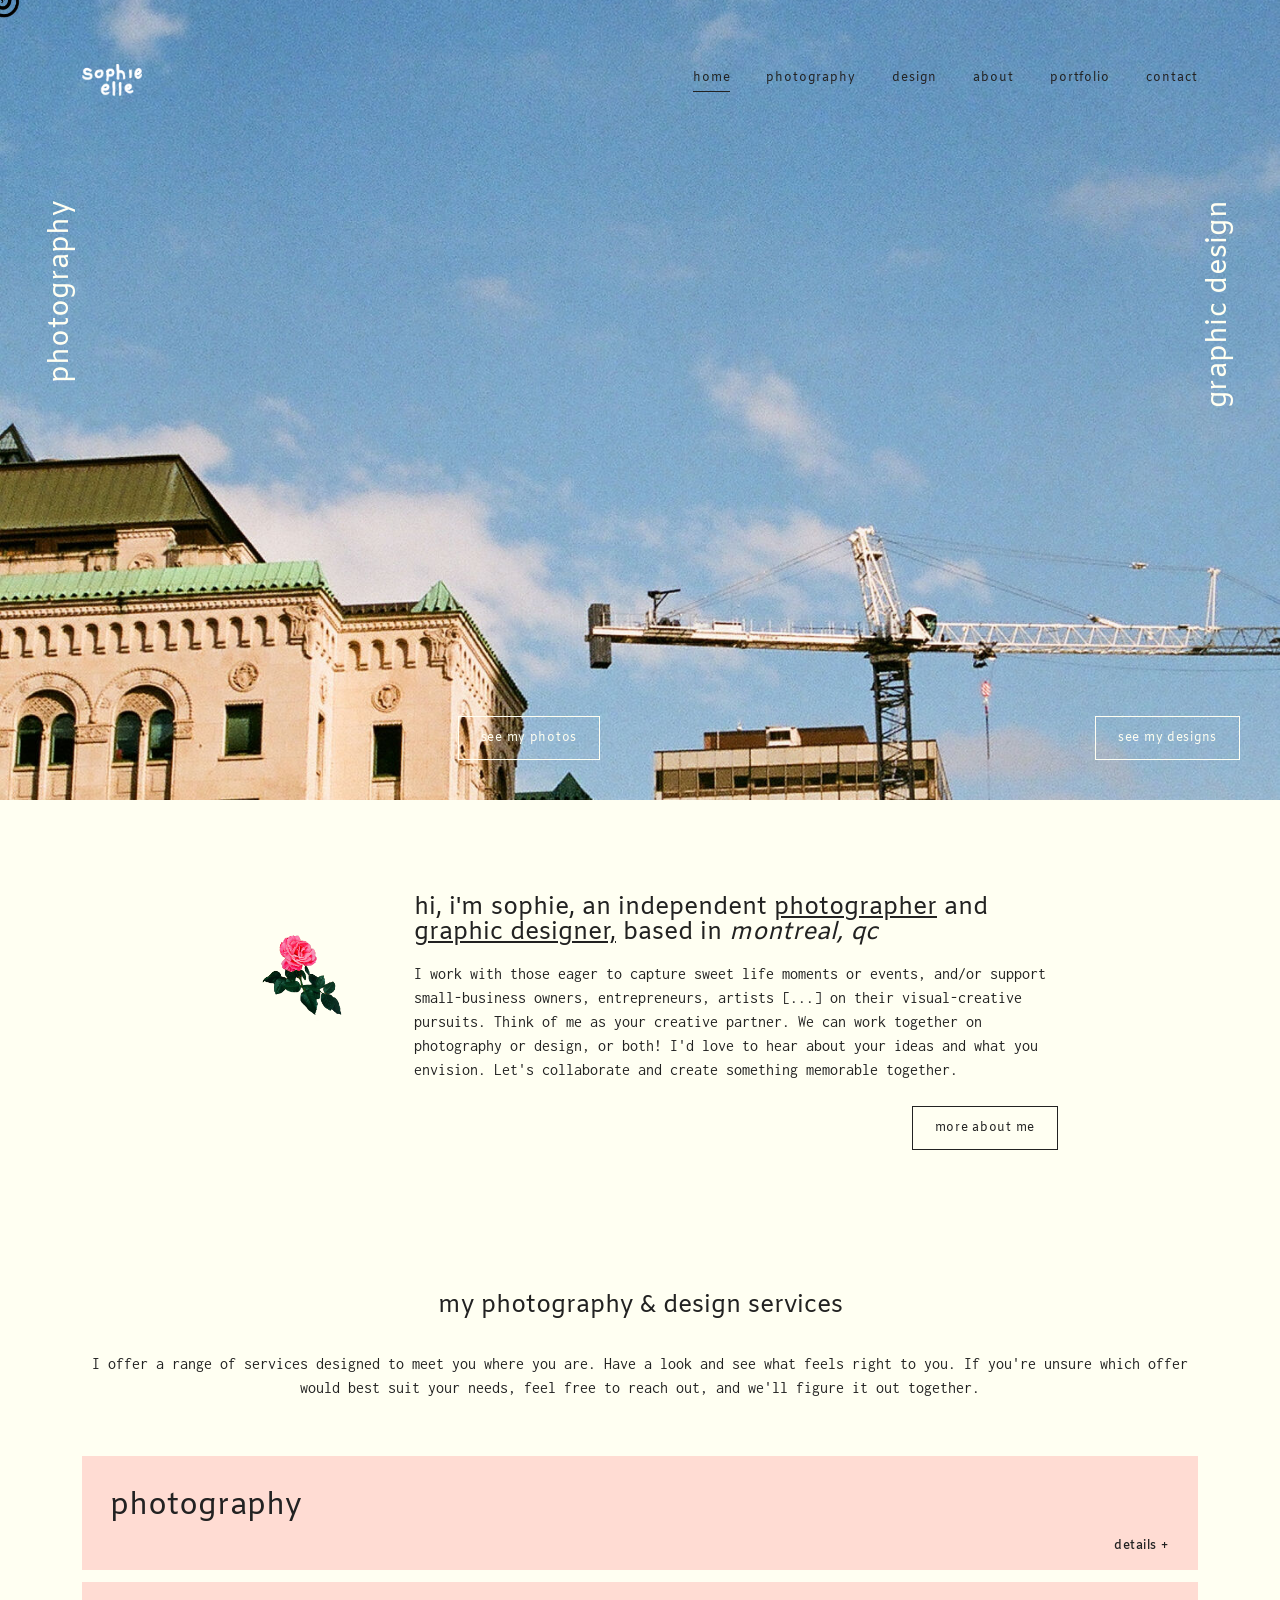
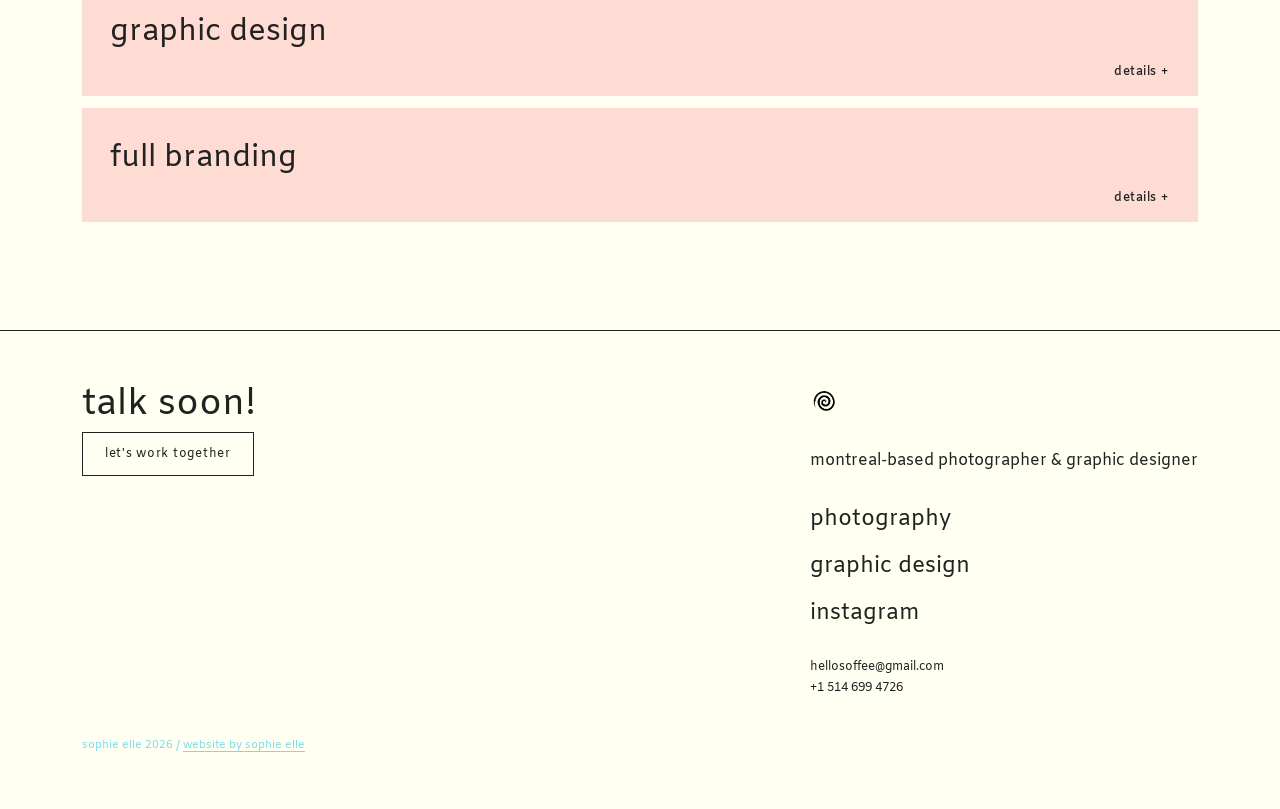
==== commit 494f0dc7: "Update index.html" ====
--- a/index.html
+++ b/index.html
@@ -23,6 +23,7 @@
       <a href="photography.html">photography</a>
       <a href="design.html">design</a>
       <a href="about.html">about</a>
+      <a href="portfolio.html">portfolio</a>
       <a href="contact.html">contact</a>
     </nav>
   </div>
@@ -91,7 +92,7 @@
               <em><p>half-day / full-day / mini-sessions</p></em>
 <br> 
               <p><strong>intimate events & sweet life moments</strong></p>
-                <p class="font-accent"> → intimate events: baptisms, weddings, elopements </p>
+                <p class="font-accent"> → intimate events: weddings, elopements </p>
                 <p class="font-accent"> → sweet life moments: engagements, maternity, new family member (kids, & dogs too)</p>
 <br>               
               <p><strong>branding</strong></p>
--- a/styles.css
+++ b/styles.css
@@ -2630,3 +2630,244 @@
     transition: none !important;
   }
 }
+
+/* =========================================================
+   ABOUT ME PHOTO II + SPACING
+   ========================================================= */
+
+/* Reduce spacing below About Me text */
+.about-layout {
+  padding-bottom: 10px;
+}
+
+/* Remove spacing around the new photo */
+.about-photo-section {
+  padding: 0;
+  margin: 0;
+}
+
+.about-photo-section .wrap {
+  display: flex;
+  justify-content: center;
+  padding-top: 0;
+  padding-bottom: 0;
+}
+
+/* New photo — large, without distortion */
+.about-extra-photo {
+  display: block;
+  width: 100%;
+  max-width: 1000px;
+  height: auto;
+  margin: 0;
+}
+
+/* Bring testimonials closer */
+.section.testimonials {
+  padding-top: 20px;
+}
+
+
+/* =========================================================
+   PORTFOLIO PAGE — TIGHT EDITORIAL SCATTER
+   ========================================================= */
+
+.portfolio-page .portfolio-intro {
+  padding-top: clamp(52px, 8vw, 110px);
+  padding-bottom: clamp(30px, 5vw, 65px);
+}
+
+.portfolio-intro h1 {
+  font-size: clamp(32px, 5vw, 68px);
+  font-weight: 500;
+  letter-spacing: -0.045em;
+}
+
+.portfolio-intro p {
+  max-width: 50ch;
+  margin: 15px 0 0;
+  font-size: 15px;
+}
+
+
+/* =========================================================
+   PORTFOLIO GALLERY — BASE LAYOUT
+   ========================================================= */
+
+.portfolio-page .portfolio-gallery {
+  display: grid;
+  grid-template-columns: repeat(12, minmax(0, 1fr));
+
+  column-gap: clamp(12px, 2.2vw, 28px);
+  row-gap: clamp(18px, 2.8vw, 40px);
+
+  align-items: start;
+
+  padding-bottom: clamp(80px, 12vw, 150px);
+}
+
+
+/* INDIVIDUAL PHOTOGRAPHS */
+
+.portfolio-page .portfolio-gallery > .masonry-item {
+  position: relative;
+  display: block;
+
+  grid-column: span 3;
+
+  width: 100%;
+  min-width: 0;
+
+  margin: 0;
+  padding: 0;
+
+  border: 0;
+  background: none;
+  box-shadow: none;
+
+  text-align: left;
+  cursor: zoom-in;
+
+  transform: none;
+}
+
+
+/* PRESERVE ORIGINAL IMAGE PROPORTIONS */
+
+.portfolio-page .portfolio-gallery > .masonry-item img {
+  display: block;
+
+  width: 100%;
+  height: auto;
+  max-width: 100%;
+
+  object-fit: contain;
+
+  transition: opacity 180ms ease;
+}
+
+
+/* IMAGE HOVER */
+
+.portfolio-page .portfolio-gallery > .masonry-item:hover img {
+  opacity: 0.82;
+}
+
+.portfolio-page .portfolio-gallery > .masonry-item:focus-visible {
+  outline: 2px solid var(--ink);
+  outline-offset: 5px;
+}
+
+
+/* =========================================================
+   SCATTERED PLACEMENT
+   Different image widths and vertical offsets
+   ========================================================= */
+
+.portfolio-page .portfolio-gallery > .masonry-item:nth-child(6n + 1) {
+  grid-column: span 4;
+  margin-top: 8px;
+}
+
+.portfolio-page .portfolio-gallery > .masonry-item:nth-child(6n + 2) {
+  grid-column: span 3;
+  margin-top: 64px;
+}
+
+.portfolio-page .portfolio-gallery > .masonry-item:nth-child(6n + 3) {
+  grid-column: span 4;
+  margin-top: 22px;
+}
+
+.portfolio-page .portfolio-gallery > .masonry-item:nth-child(6n + 4) {
+  grid-column: span 3;
+  margin-top: 42px;
+}
+
+.portfolio-page .portfolio-gallery > .masonry-item:nth-child(6n + 5) {
+  grid-column: span 4;
+  margin-top: 0;
+}
+
+.portfolio-page .portfolio-gallery > .masonry-item:nth-child(6n) {
+  grid-column: span 3;
+  margin-top: 52px;
+}
+
+
+/* =========================================================
+   TABLET LAYOUT
+   ========================================================= */
+
+@media (max-width: 800px) {
+
+  .portfolio-page .portfolio-gallery {
+    grid-template-columns: repeat(6, minmax(0, 1fr));
+    gap: 20px 14px;
+  }
+
+  .portfolio-page .portfolio-gallery > .masonry-item {
+    position: relative !important;
+
+    width: 100% !important;
+
+    left: auto !important;
+    top: auto !important;
+
+    transform: none !important;
+
+    margin-top: 0;
+    margin-bottom: 0;
+
+    grid-column: span 3;
+  }
+
+  .portfolio-page .portfolio-gallery > .masonry-item:nth-child(4n + 1) {
+    grid-column: span 4;
+  }
+
+  .portfolio-page .portfolio-gallery > .masonry-item:nth-child(4n + 2) {
+    grid-column: span 2;
+    margin-top: 48px;
+  }
+
+  .portfolio-page .portfolio-gallery > .masonry-item:nth-child(4n + 3) {
+    grid-column: span 3;
+  }
+
+  .portfolio-page .portfolio-gallery > .masonry-item:nth-child(4n) {
+    grid-column: span 3;
+    margin-top: 32px;
+  }
+}
+
+
+/* =========================================================
+   MOBILE LAYOUT
+   ========================================================= */
+
+@media (max-width: 520px) {
+
+  .portfolio-page .portfolio-intro {
+    padding-top: 46px;
+  }
+
+  .portfolio-page .portfolio-gallery {
+    grid-template-columns: repeat(2, minmax(0, 1fr));
+    gap: 24px 12px;
+  }
+
+  .portfolio-page .portfolio-gallery > .masonry-item,
+  .portfolio-page .portfolio-gallery > .masonry-item:nth-child(n) {
+    grid-column: span 1;
+
+    margin-top: 0;
+    margin-bottom: 0;
+  }
+
+  .portfolio-page .portfolio-gallery > .masonry-item:nth-child(even) {
+    margin-top: 34px;
+  }
+
+}
+
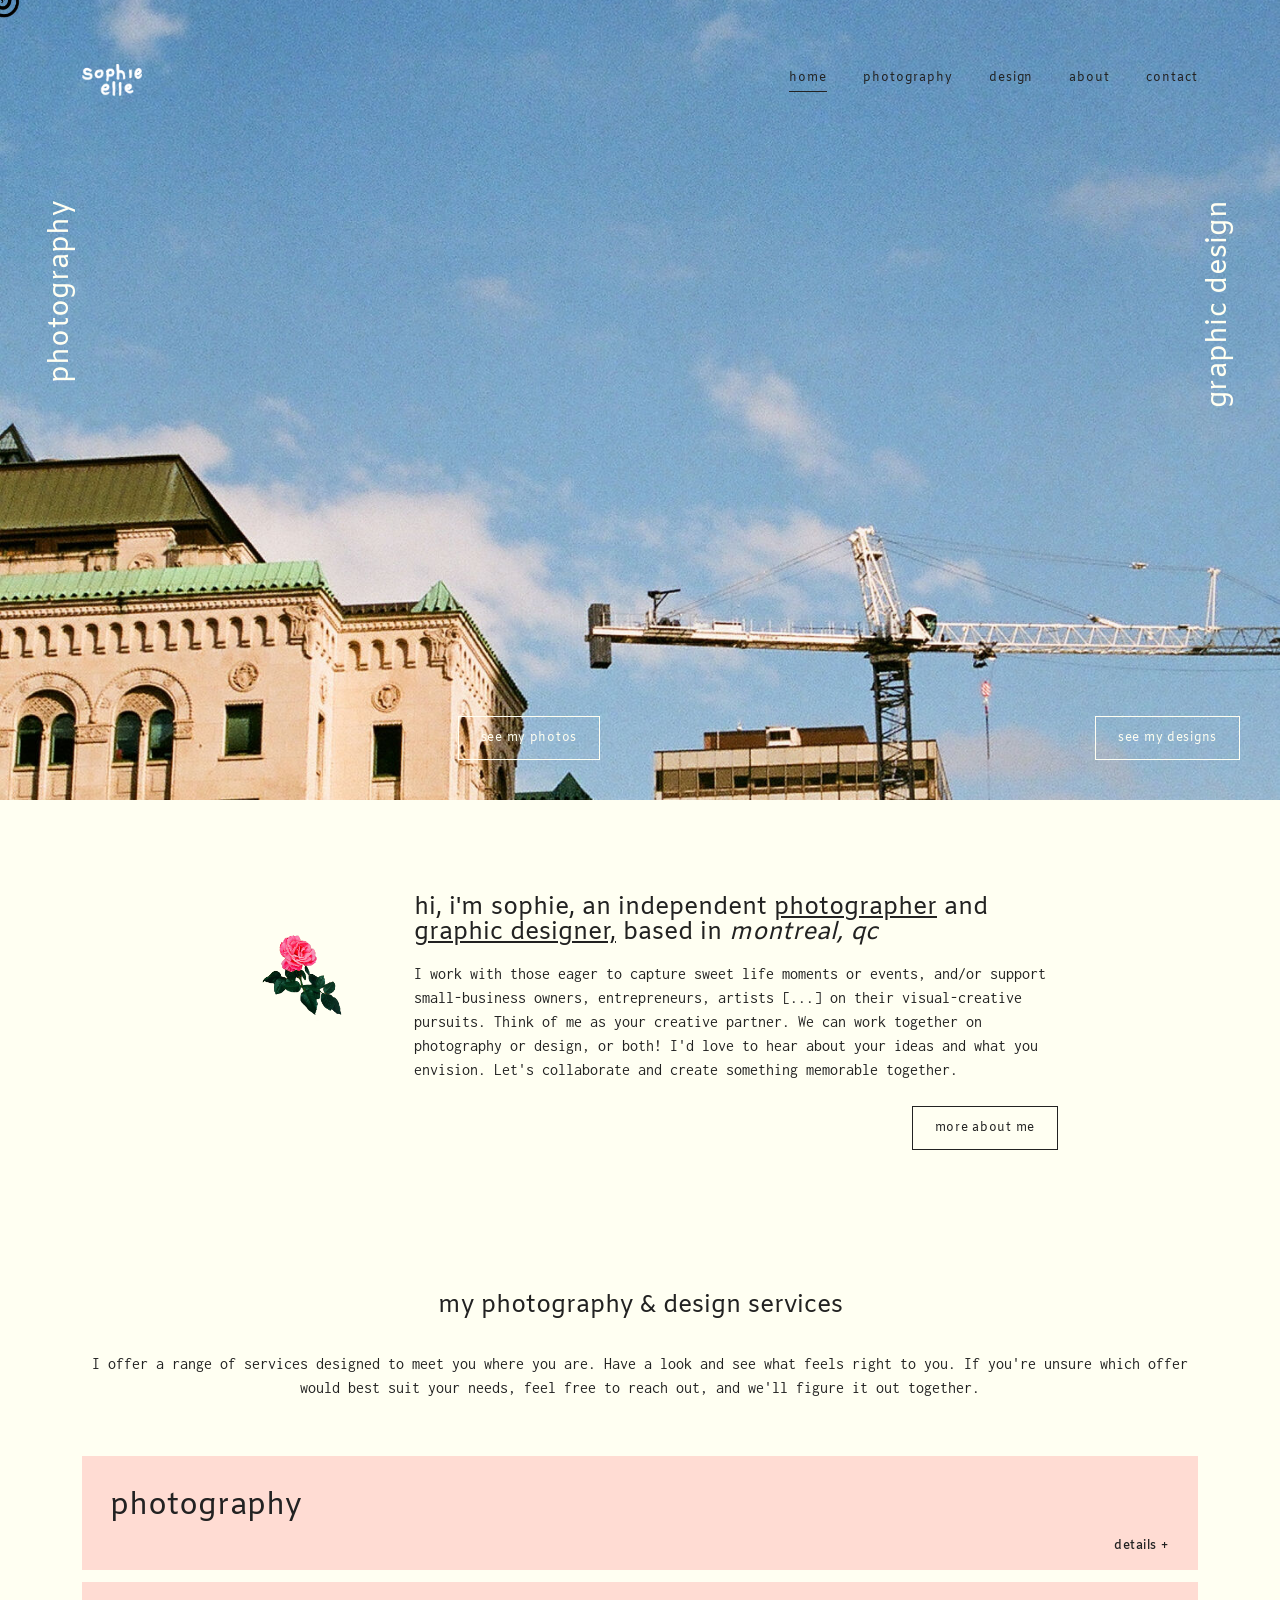
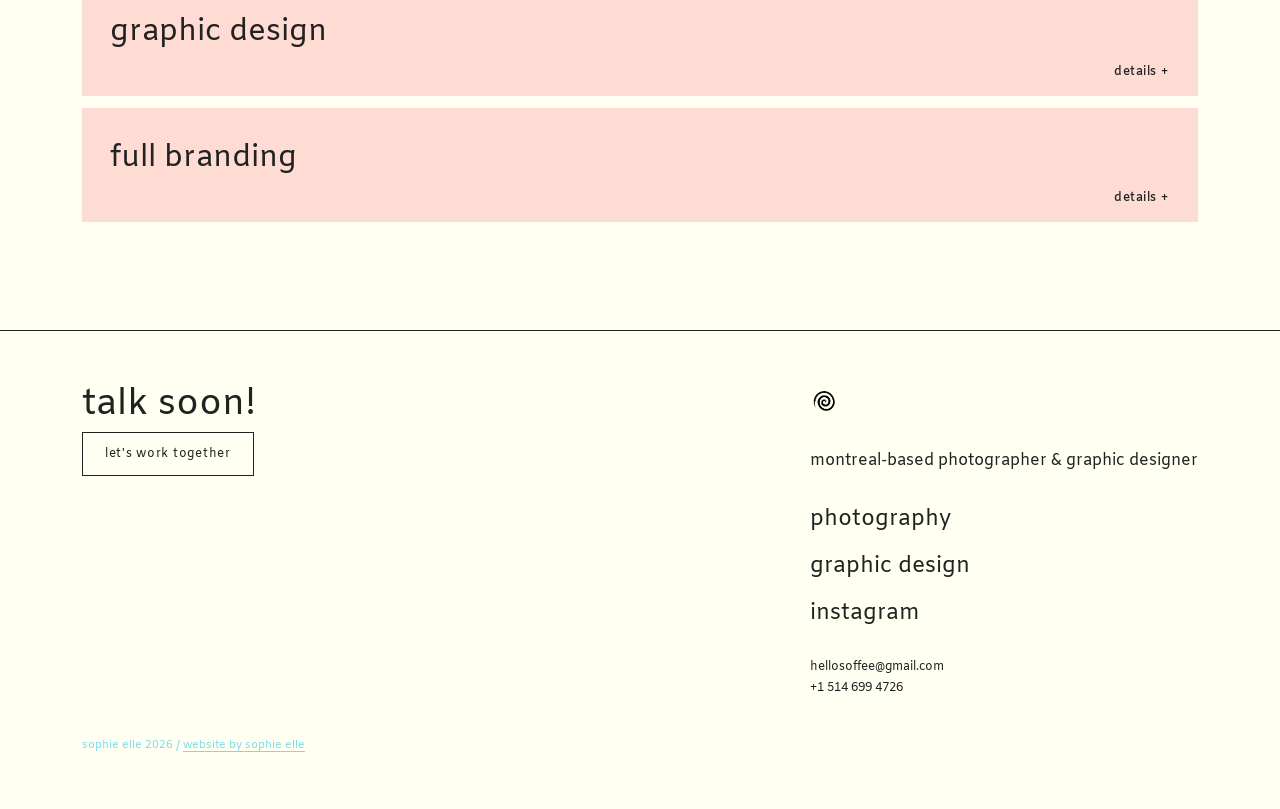
==== commit 69bbe8a3: "Update index.html" ====
--- a/index.html
+++ b/index.html
@@ -23,7 +23,6 @@
       <a href="photography.html">photography</a>
       <a href="design.html">design</a>
       <a href="about.html">about</a>
-      <a href="portfolio.html">portfolio</a>
       <a href="contact.html">contact</a>
     </nav>
   </div>
--- a/styles.css
+++ b/styles.css
@@ -703,90 +703,6 @@
 
 
 /* =========================================================
-   PHOTOGRAPHY INTRO ACCORDION
-   ========================================================= */
-
-.photo-intro-accordion {
-  max-width: var(--max);
-  margin: 64px auto 96px;
-  background: var(--mist);
-}
-
-.photo-intro-header {
-  position: relative;
-  padding: 38px 40px 20px;
-  cursor: pointer;
-}
-
-.photo-intro-heading .tag {
-  margin: 0 0 10px;
-}
-
-.photo-intro-toggle {
-  position: absolute;
-  right: 40px;
-  bottom: 20px;
-
-  font-family: var(--mono);
-  font-size: 12px;
-  font-weight: 600;
-  letter-spacing: 0.04em;
-  color: var(--ink);
-}
-
-.photo-intro-content {
-  display: grid;
-  grid-template-rows: 0fr;
-  transition: grid-template-rows 0.35s ease;
-}
-
-.photo-intro-content-inner {
-  overflow: hidden;
-  padding: 0 40px;
-}
-
-.photo-intro-accordion.open .photo-intro-content {
-  grid-template-rows: 1fr;
-}
-
-.photo-intro-accordion.open .photo-intro-content-inner {
-  padding: 0 40px 42px;
-}
-
-.photo-intro-content p {
-  max-width: 48ch;
-  margin: 0;
-  font-size: 16px;
-  line-height: 1.6;
-}
-
-@media (max-width: 800px) {
-
-  .photo-intro-accordion {
-    margin: 40px 24px 70px;
-  }
-
-  .photo-intro-header {
-    padding: 30px 24px 36px;
-    min-height: 170px;
-  }
-
-  .photo-intro-toggle {
-    right: 24px;
-    bottom: 22px;
-  }
-
-  .photo-intro-content-inner {
-    padding: 0 24px;
-  }
-
-  .photo-intro-accordion.open .photo-intro-content-inner {
-    padding: 0 24px 32px;
-  }
-}
-
-
-/* =========================================================
    PHOTOGRAPHY GALLERIES
    Standard masonry + desktop drag layouts
    ========================================================= */
@@ -1326,103 +1242,6 @@
     flex-direction: column;
 
     text-align: center;
-  }
-}
-
-
-/* =========================================================
-   DESIGN INTRO ACCORDION
-   ========================================================= */
-
-.design-intro-accordion {
-  max-width: var(--max);
-  margin: 64px auto 96px;
-  background: var(--mist);
-}
-
-.design-intro-header {
-  position: relative;
-  padding: 38px 40px 20px;
-  cursor: pointer;
-}
-
-.design-intro-heading .tag {
-  margin: 0 0 10px;
-}
-
-.design-intro-toggle {
-  position: absolute;
-
-  right: 40px;
-  bottom: 20px;
-
-  font-family: var(--mono);
-
-  font-size: 12px;
-  font-weight: 600;
-
-  letter-spacing: 0.04em;
-
-  color: var(--ink);
-}
-
-.design-intro-content {
-  display: grid;
-
-  grid-template-rows: 0fr;
-
-  transition:
-    grid-template-rows 0.35s ease;
-}
-
-.design-intro-content-inner {
-  overflow: hidden;
-
-  padding: 0 40px;
-}
-
-.design-intro-accordion.open .design-intro-content {
-  grid-template-rows: 1fr;
-}
-
-.design-intro-accordion.open .design-intro-content-inner {
-  padding: 0 40px 42px;
-}
-
-.design-intro-content p {
-  max-width: 48ch;
-
-  margin: 0 0 20px;
-
-  font-size: 16px;
-  line-height: 1.6;
-}
-
-.design-intro-content p:last-child {
-  margin-bottom: 0;
-}
-
-@media (max-width: 800px) {
-
-  .design-intro-accordion {
-    margin: 40px 24px 70px;
-  }
-
-  .design-intro-header {
-    padding: 30px 24px 20px;
-  }
-
-  .design-intro-toggle {
-    right: 24px;
-    bottom: 20px;
-  }
-
-  .design-intro-content-inner {
-    padding: 0 24px;
-  }
-
-  .design-intro-accordion.open .design-intro-content-inner {
-    padding: 0 24px 32px;
   }
 }
 
@@ -2565,18 +2384,6 @@
 
 
 /* =========================================================
-   ABOUT + CONTACT TITLE SIZING
-   ========================================================= */
-
-.page-head .about-title,
-.page-head .contact-title,
-.about-title,
-.contact-title {
-  font-size: 2em;
-}
-
-
-/* =========================================================
    ANIMATED SPIRAL CURSOR
    ========================================================= */
 
@@ -2691,183 +2498,358 @@
 
 
 /* =========================================================
-   PORTFOLIO GALLERY — BASE LAYOUT
-   ========================================================= */
-
-.portfolio-page .portfolio-gallery {
-  display: grid;
-  grid-template-columns: repeat(12, minmax(0, 1fr));
-
-  column-gap: clamp(12px, 2.2vw, 28px);
-  row-gap: clamp(18px, 2.8vw, 40px);
-
-  align-items: start;
-
-  padding-bottom: clamp(80px, 12vw, 150px);
-}
-
-
-/* INDIVIDUAL PHOTOGRAPHS */
+   PORTFOLIO — ORGANIC SCATTERED PHOTO ARCHIVE
+   ========================================================= */
+
+.portfolio-page .portfolio-gallery.wrap {
+  display: block;
+  column-count: 4;
+  column-gap: clamp(50px, 7vw, 120px);
+
+  max-width: none;
+  width: 100%;
+
+  padding-left: clamp(24px, 4vw, 70px);
+  padding-right: clamp(24px, 4vw, 70px);
+  padding-bottom: 120px;
+}
+
+/* PHOTOGRAPHS */
 
 .portfolio-page .portfolio-gallery > .masonry-item {
+  display: block;
   position: relative;
-  display: block;
-
-  grid-column: span 3;
 
   width: 100%;
-  min-width: 0;
-
-  margin: 0;
+  max-width: 100%;
+
+  margin: 0 0 110px;
   padding: 0;
 
-  border: 0;
-  background: none;
+  break-inside: avoid;
+  -webkit-column-break-inside: avoid;
+
+  border: none;
+  background: transparent;
   box-shadow: none;
 
-  text-align: left;
   cursor: zoom-in;
 
   transform: none;
 }
 
-
-/* PRESERVE ORIGINAL IMAGE PROPORTIONS */
+/* KEEP ALL ORIGINAL IMAGE PROPORTIONS */
 
 .portfolio-page .portfolio-gallery > .masonry-item img {
   display: block;
-
   width: 100%;
   height: auto;
-  max-width: 100%;
 
   object-fit: contain;
 
-  transition: opacity 180ms ease;
-}
-
-
-/* IMAGE HOVER */
+  transition: opacity 0.2s ease;
+}
 
 .portfolio-page .portfolio-gallery > .masonry-item:hover img {
-  opacity: 0.82;
-}
-
-.portfolio-page .portfolio-gallery > .masonry-item:focus-visible {
-  outline: 2px solid var(--ink);
-  outline-offset: 5px;
-}
-
-
-/* =========================================================
-   SCATTERED PLACEMENT
-   Different image widths and vertical offsets
-   ========================================================= */
-
-.portfolio-page .portfolio-gallery > .masonry-item:nth-child(6n + 1) {
-  grid-column: span 4;
-  margin-top: 8px;
-}
-
-.portfolio-page .portfolio-gallery > .masonry-item:nth-child(6n + 2) {
-  grid-column: span 3;
-  margin-top: 64px;
-}
-
-.portfolio-page .portfolio-gallery > .masonry-item:nth-child(6n + 3) {
-  grid-column: span 4;
-  margin-top: 22px;
-}
-
-.portfolio-page .portfolio-gallery > .masonry-item:nth-child(6n + 4) {
-  grid-column: span 3;
-  margin-top: 42px;
-}
-
-.portfolio-page .portfolio-gallery > .masonry-item:nth-child(6n + 5) {
-  grid-column: span 4;
-  margin-top: 0;
-}
-
-.portfolio-page .portfolio-gallery > .masonry-item:nth-child(6n) {
-  grid-column: span 3;
-  margin-top: 52px;
-}
-
-
-/* =========================================================
-   TABLET LAYOUT
-   ========================================================= */
-
-@media (max-width: 800px) {
-
-  .portfolio-page .portfolio-gallery {
-    grid-template-columns: repeat(6, minmax(0, 1fr));
-    gap: 20px 14px;
+  opacity: 0.85;
+}
+
+/* =========================================================
+   VARY IMAGE SIZES AND POSITIONS
+   ========================================================= */
+
+.portfolio-page .portfolio-gallery > .masonry-item:nth-child(7n + 1) {
+  width: 100%;
+  margin-top: 15px;
+}
+
+.portfolio-page .portfolio-gallery > .masonry-item:nth-child(7n + 2) {
+  width: 78%;
+  margin-left: auto;
+  margin-top: 80px;
+}
+
+.portfolio-page .portfolio-gallery > .masonry-item:nth-child(7n + 3) {
+  width: 92%;
+  margin-top: 25px;
+}
+
+.portfolio-page .portfolio-gallery > .masonry-item:nth-child(7n + 4) {
+  width: 72%;
+  margin-left: 12%;
+  margin-top: 65px;
+}
+
+.portfolio-page .portfolio-gallery > .masonry-item:nth-child(7n + 5) {
+  width: 100%;
+  margin-top: 40px;
+}
+
+.portfolio-page .portfolio-gallery > .masonry-item:nth-child(7n + 6) {
+  width: 82%;
+  margin-left: auto;
+  margin-top: 15px;
+}
+
+.portfolio-page .portfolio-gallery > .masonry-item:nth-child(7n) {
+  width: 90%;
+  margin-top: 55px;
+}
+
+/* =========================================================
+   TABLET
+   ========================================================= */
+
+@media (max-width: 1000px) {
+
+  .portfolio-page .portfolio-gallery.wrap {
+    column-count: 3;
+    column-gap: 22px;
+
+    padding-left: 24px;
+    padding-right: 24px;
+  }
+
+}
+
+/* =========================================================
+   MOBILE
+   ========================================================= */
+
+@media (max-width: 700px) {
+
+  .portfolio-page .portfolio-gallery.wrap {
+    display: block;
+
+    column-count: 2;
+    column-gap: 14px;
+
+    padding-left: 16px;
+    padding-right: 16px;
+    padding-bottom: 70px;
   }
 
   .portfolio-page .portfolio-gallery > .masonry-item {
     position: relative !important;
 
-    width: 100% !important;
-
     left: auto !important;
     top: auto !important;
 
+    width: 100% !important;
+    margin: 0 0 24px !important;
+
     transform: none !important;
-
+  }
+
+  .portfolio-page .portfolio-gallery > .masonry-item:nth-child(3n + 2) {
+    width: 82% !important;
+    margin-left: auto !important;
+    margin-top: 28px !important;
+  }
+
+  .portfolio-page .portfolio-gallery > .masonry-item:nth-child(4n + 3) {
+    width: 90% !important;
+    margin-top: 18px !important;
+  }
+
+}
+
+
+
+/* =========================================================
+   STATIC PAGE NOTE INTRO
+   Photography + Design
+   ========================================================= */
+
+.page-note-intro {
+  padding: 72px 0 40px;
+}
+
+.page-note-layout {
+  display: grid;
+  grid-template-columns: minmax(0, 1fr) 360px;
+  column-gap: 80px;
+  align-items: start;
+}
+
+.page-note-title {
+  max-width: 560px;
+}
+
+.page-note-title .tag {
+  margin: 0 0 14px;
+  font-size: 14px;
+  letter-spacing: 0.08em;
+}
+
+.page-note-title h1 {
+  font-size: clamp(52px, 7vw, 72px);
+  line-height: 0.95;
+  font-weight: 500;
+  letter-spacing: -0.04em;
+}
+
+.page-note-box {
+  background: var(--mist);
+  padding: 34px 36px 28px;
+  min-height: 360px;
+
+  /* this lowers the box so it starts after the title */
+  margin-top: 110px;
+}
+
+.page-note-box p {
+  margin: 0;
+  font-size: 16px;
+  line-height: 1.9;
+  max-width: 26ch;
+}
+
+/* slightly different box sizing if wanted */
+.photo-note-intro .page-note-box {
+  min-height: 390px;
+}
+
+.design-note-intro .page-note-box {
+  min-height: 320px;
+}
+
+/* spacing before the gallery/content underneath */
+.page-note-intro + section,
+.page-note-intro + .section {
+  padding-top: 24px;
+}
+
+/* =========================================================
+   TABLET
+   ========================================================= */
+
+@media (max-width: 980px) {
+  .page-note-layout {
+    grid-template-columns: 1fr 320px;
+    column-gap: 40px;
+  }
+
+  .page-note-box {
+    margin-top: 90px;
+    padding: 28px;
+  }
+
+  .page-note-title h1 {
+    font-size: clamp(44px, 6vw, 60px);
+  }
+}
+
+/* =========================================================
+   MOBILE
+   ========================================================= */
+
+@media (max-width: 800px) {
+  .page-note-intro {
+    padding: 48px 0 24px;
+  }
+
+  .page-note-layout {
+    grid-template-columns: 1fr;
+    gap: 24px;
+  }
+
+  .page-note-box {
     margin-top: 0;
-    margin-bottom: 0;
-
-    grid-column: span 3;
-  }
-
-  .portfolio-page .portfolio-gallery > .masonry-item:nth-child(4n + 1) {
-    grid-column: span 4;
-  }
-
-  .portfolio-page .portfolio-gallery > .masonry-item:nth-child(4n + 2) {
-    grid-column: span 2;
-    margin-top: 48px;
-  }
-
-  .portfolio-page .portfolio-gallery > .masonry-item:nth-child(4n + 3) {
-    grid-column: span 3;
-  }
-
-  .portfolio-page .portfolio-gallery > .masonry-item:nth-child(4n) {
-    grid-column: span 3;
-    margin-top: 32px;
-  }
-}
-
-
-/* =========================================================
-   MOBILE LAYOUT
-   ========================================================= */
-
-@media (max-width: 520px) {
-
-  .portfolio-page .portfolio-intro {
-    padding-top: 46px;
-  }
-
-  .portfolio-page .portfolio-gallery {
-    grid-template-columns: repeat(2, minmax(0, 1fr));
-    gap: 24px 12px;
-  }
-
-  .portfolio-page .portfolio-gallery > .masonry-item,
-  .portfolio-page .portfolio-gallery > .masonry-item:nth-child(n) {
-    grid-column: span 1;
-
-    margin-top: 0;
-    margin-bottom: 0;
-  }
-
-  .portfolio-page .portfolio-gallery > .masonry-item:nth-child(even) {
-    margin-top: 34px;
-  }
-
-}
-
+    min-height: auto;
+    width: 100%;
+    max-width: 420px;
+  }
+
+  .page-note-title h1 {
+    font-size: clamp(42px, 13vw, 58px);
+  }
+
+  .page-note-box p {
+    max-width: none;
+  }
+}
+
+
+/* =========================================================
+   UNIVERSAL PAGE TITLES
+   Photography / Design / About / Contact / Portfolio
+   ========================================================= */
+
+.page-title-section {
+  padding: 72px 0 40px;
+}
+
+.page-title-section .wrap {
+  width: 100%;
+}
+
+.page-title-content {
+  max-width: 700px;
+}
+
+.page-title-content .tag {
+  display: block;
+  margin: 0 0 14px;
+
+  font-size: 14px;
+  letter-spacing: 0.08em;
+}
+
+.page-title-content h1 {
+  margin: 0;
+
+  font-family: var(--display);
+  font-size: clamp(52px, 7vw, 72px);
+  font-weight: 500;
+  letter-spacing: -0.04em;
+  line-height: 0.95;
+}
+
+/* TABLET */
+
+@media (max-width: 980px) {
+  .page-title-content h1 {
+    font-size: clamp(44px, 6vw, 60px);
+  }
+}
+
+/* MOBILE */
+
+@media (max-width: 800px) {
+  .page-title-section {
+    padding: 48px 0 24px;
+  }
+
+  .page-title-content h1 {
+    font-size: clamp(42px, 13vw, 58px);
+  }
+}
+
+
+/* =========================================================
+   MOBILE FOOTER — LINKS ON ONE LINE
+   ========================================================= */
+
+@media (max-width: 800px) {
+
+  .site-footer .footer-links-col > a {
+    font-size: clamp(11px, 3.2vw, 14px) !important;
+    white-space: nowrap;
+    letter-spacing: 0;
+  }
+
+  .site-footer .footer-links-col > a::after {
+    content: " · ";
+    display: inline-block;
+    margin: 0 5px;
+    text-decoration: none;
+  }
+
+  .site-footer .footer-links-col > a:last-of-type::after {
+    content: "";
+    margin: 0;
+  }
+
+}
+
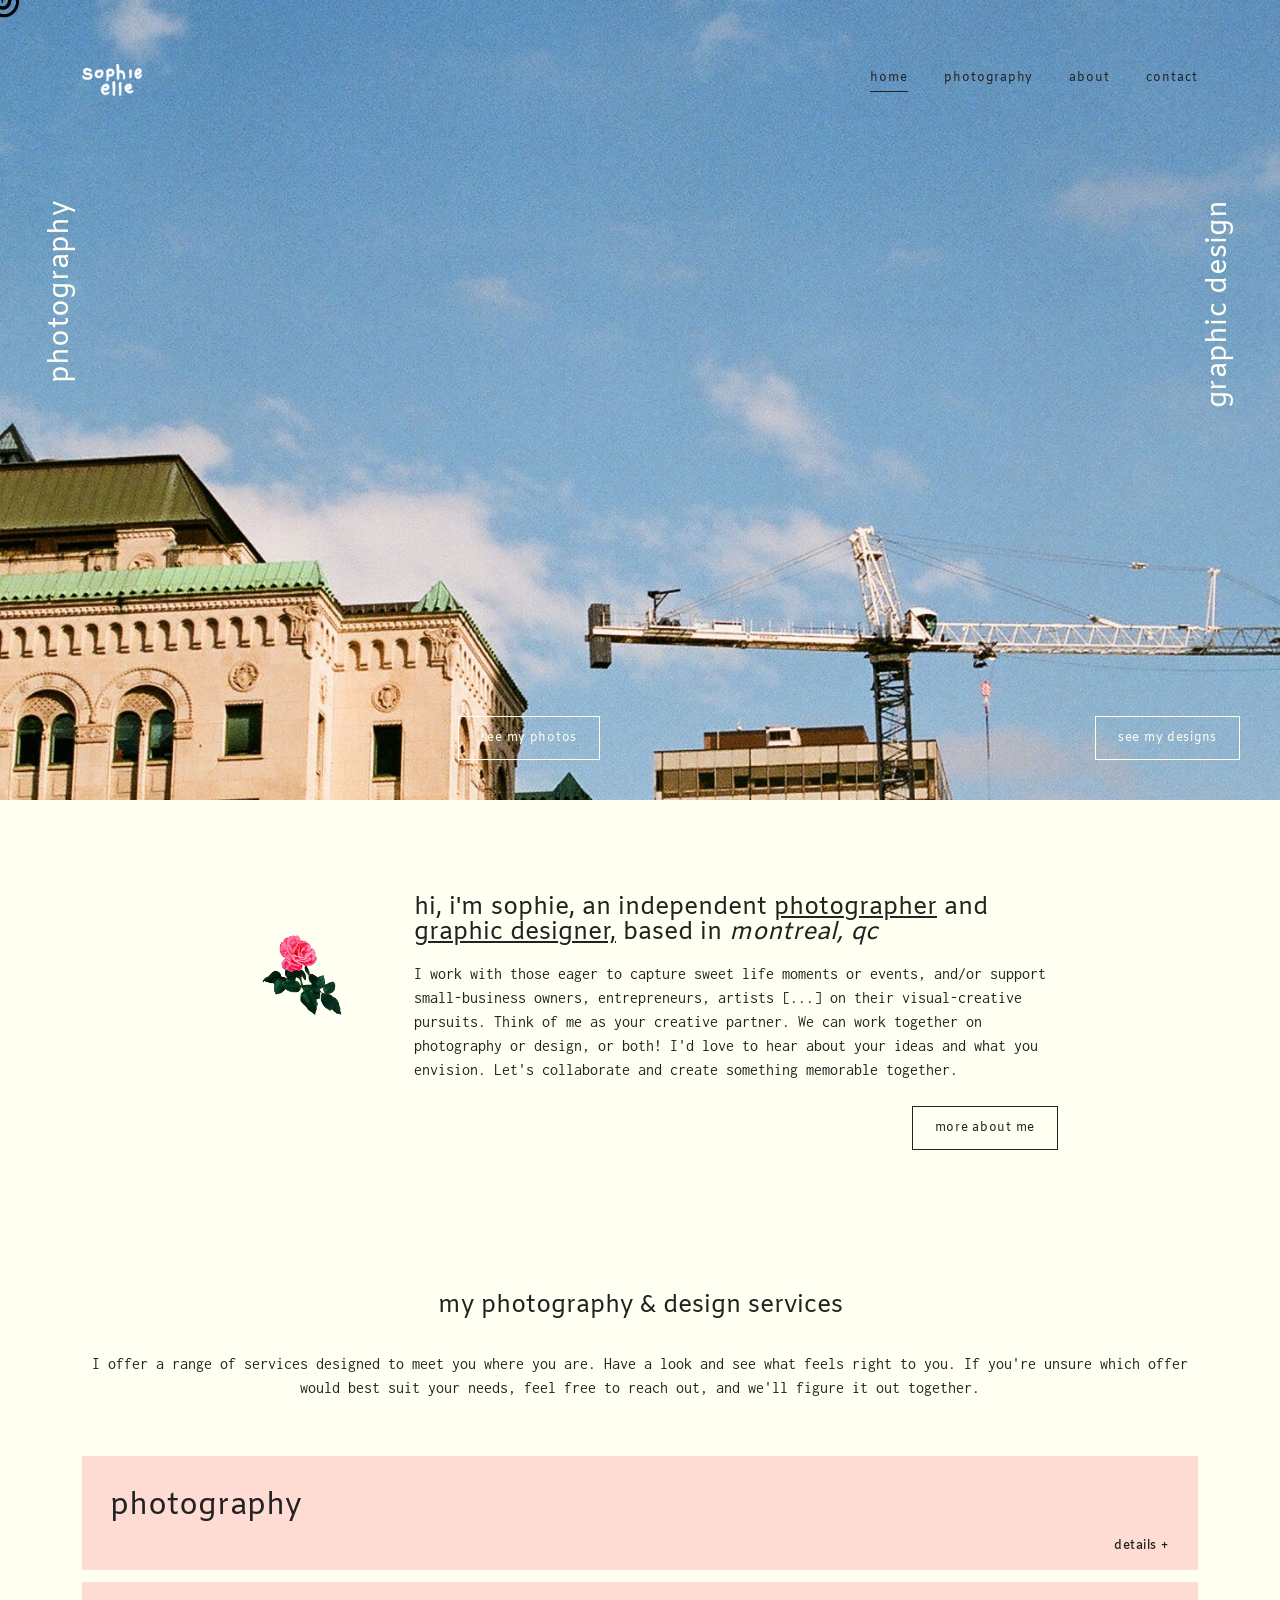
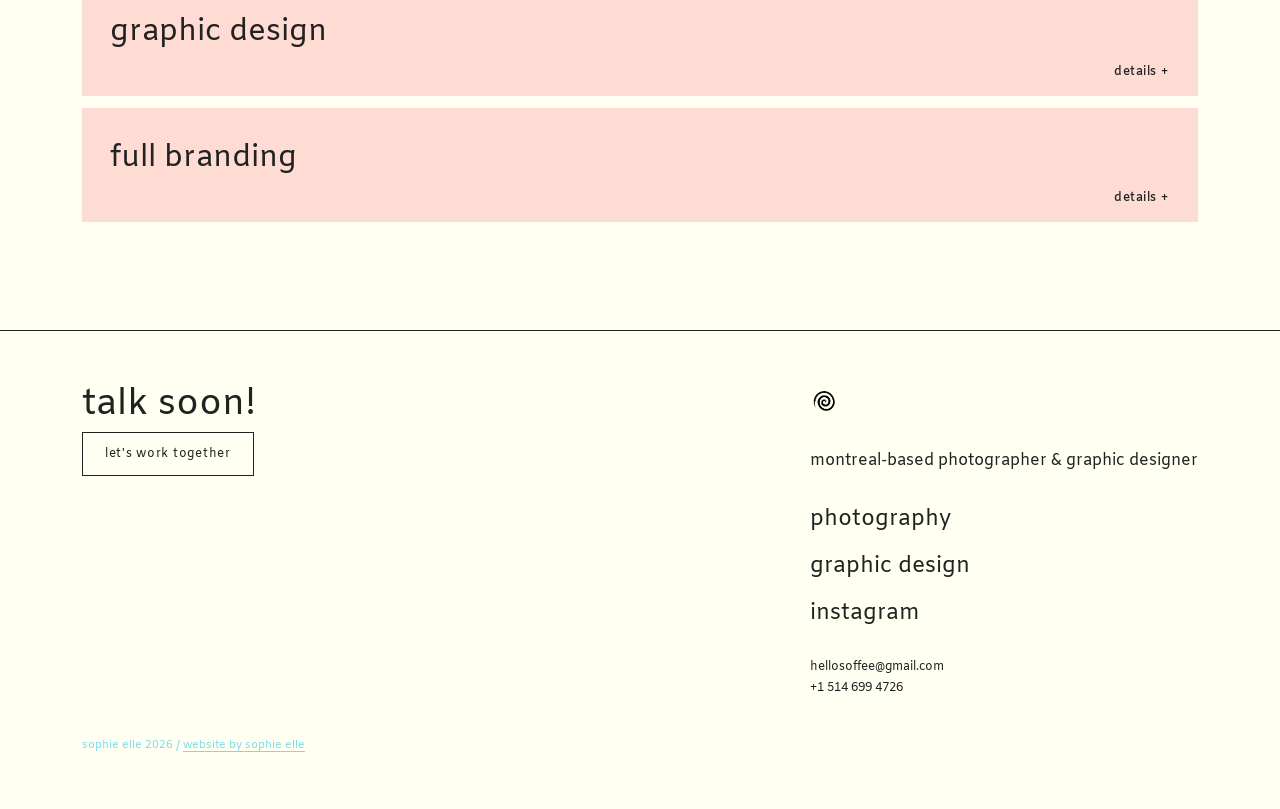
==== commit 7a79b7c5: "Update index.html" ====
--- a/index.html
+++ b/index.html
@@ -21,7 +21,7 @@
     <nav class="main-nav">
       <a href="index.html">home</a>
       <a href="photography.html">photography</a>
-      <a href="design.html">design</a>
+     <!-- <a href="design.html">design</a> -->
       <a href="about.html">about</a>
       <a href="contact.html">contact</a>
     </nav>
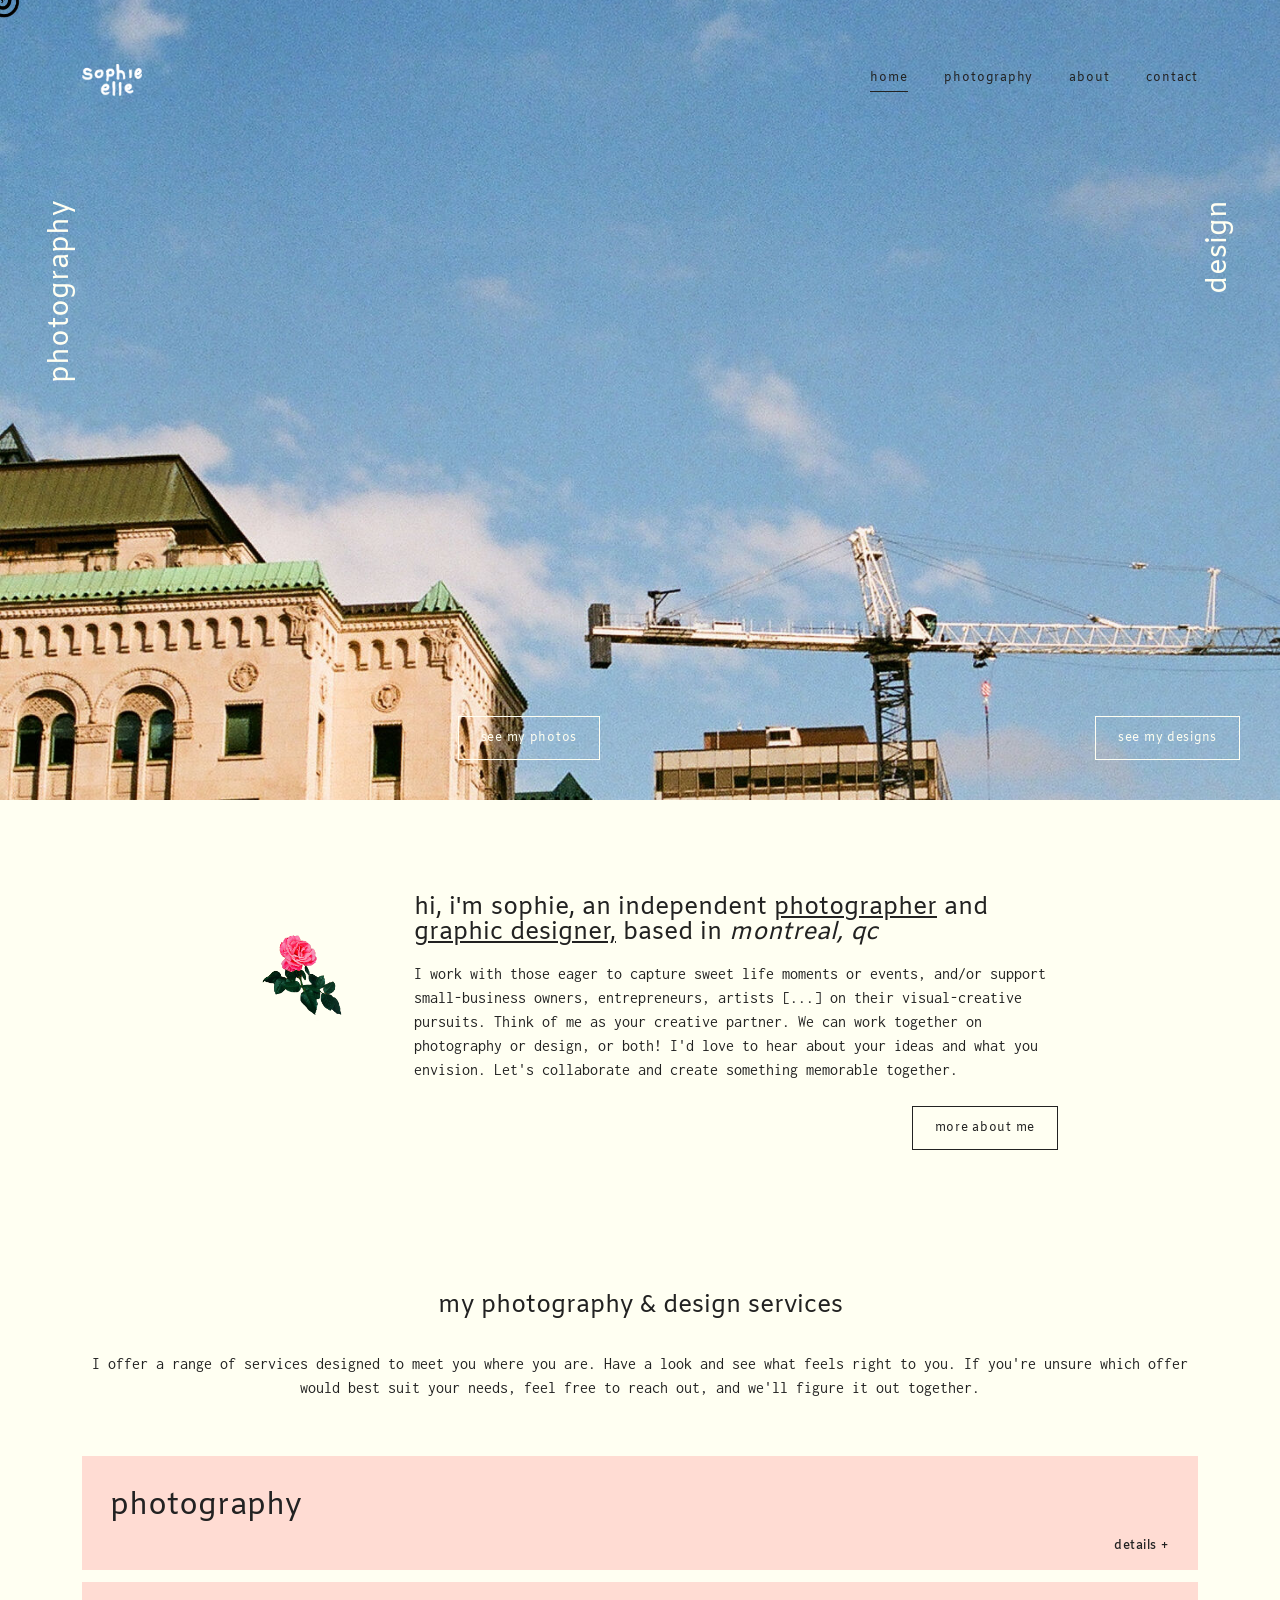
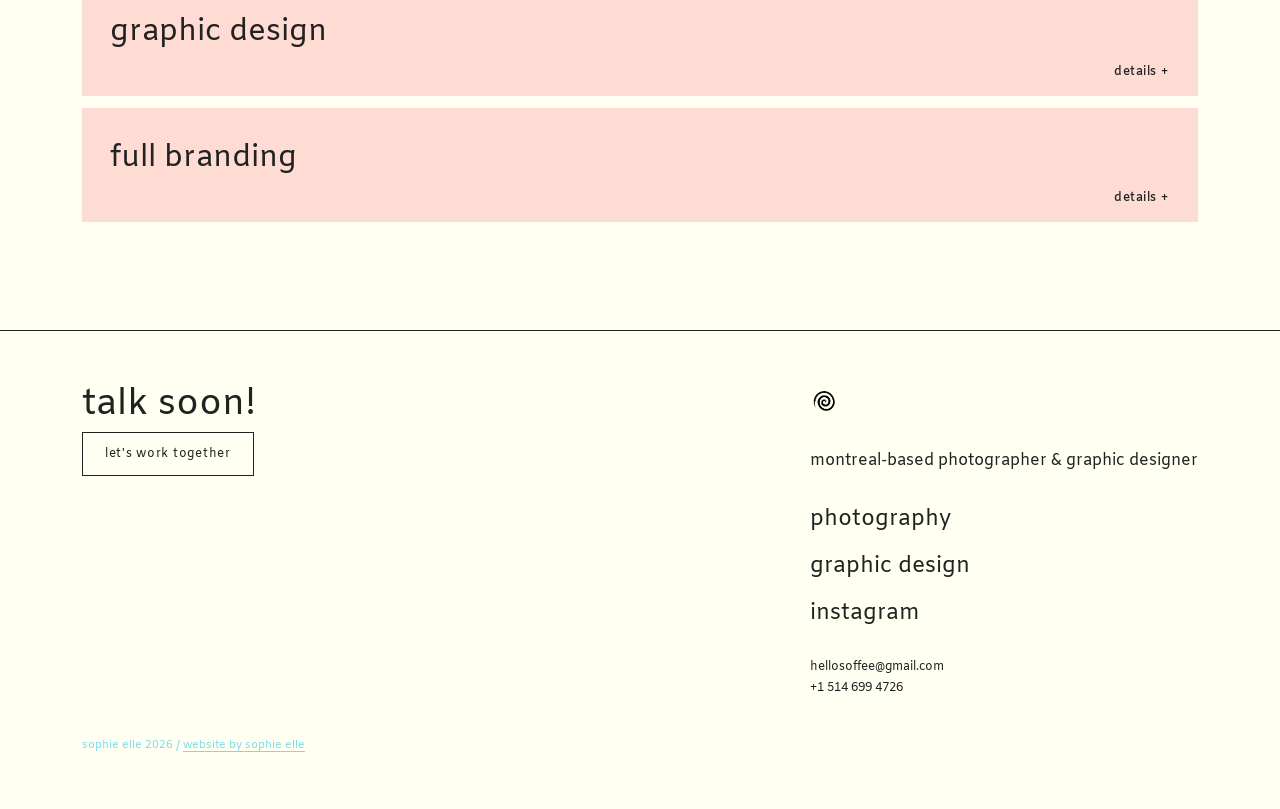
==== commit 0d393f0f: "Update index.html" ====
--- a/index.html
+++ b/index.html
@@ -39,7 +39,7 @@
     </div>
     <div class="split-panel design" data-panel="design">
       <div class="placeholder-block"></div>
-      <a href="design.html" class="panel-label">graphic design</a>
+      <a href="design.html" class="panel-label">design</a>
       <div class="content">
         <span class="tag design"></span>
       </div>
--- a/styles.css
+++ b/styles.css
@@ -93,18 +93,22 @@
   color: var(--slate);
 }
 
-
-/* =========================================================
-   HEADER
+/* =========================================================
+   HEADER — INTERIOR PAGES
    ========================================================= */
 
 .site-header {
   position: relative;
   z-index: 50;
-  background-image: url('images/62720003.jpg');
-  background-size: cover;
-  background-position: center top;
-}
+  background: var(--paper);
+}
+
+/* HOMEPAGE — KEEP ORIGINAL SKY BACKGROUND */
+
+.home-header.site-header {
+  background: transparent;
+}
+
 
 .site-header .wrap {
   display: flex;
@@ -1508,114 +1512,64 @@
 }
 
 
-/* =========================================================
-   CONTACT
-   ========================================================= */
+
+/* =========================================================
+   CONTACT PAGE
+   ========================================================= */
+
+/* CONTACT LAYOUT */
 
 .contact-layout {
   display: flex;
-
   flex-direction: column;
-
   align-items: center;
-
   gap: 48px;
 
   max-width: var(--max);
-
   margin: 0 auto;
-
-  padding:
-    64px
-    32px
-    96px;
-}
-
-.reach-out-lede {
-  font-family: var(--display);
-
-  font-size: 18px;
-
-  margin: 0 0 20px;
-}
-
-.contact-info dt {
-  font-family: var(--mono);
-
-  font-size: 11px;
-
-  text-transform: uppercase;
-
-  letter-spacing: 0.08em;
-
-  color: var(--stone);
-
-  margin-top: 24px;
-}
-
-.contact-info dt:first-child {
-  margin-top: 0;
-}
-
-.contact-info dd {
-  margin: 6px 0 0;
-
-  font-size: 18px;
-
-  font-family: var(--display);
-}
+  padding: 64px 32px 96px;
+}
+
+
+/* CONTACT FORM */
 
 form.contact-form {
   display: flex;
-
   flex-direction: column;
-
   gap: 20px;
 
   width: 100%;
-
   max-width: 680px;
 }
+
+
+/* FORM FIELDS */
 
 .field {
   display: flex;
-
   flex-direction: column;
-
   gap: 8px;
 }
 
 .field label {
   font-family: var(--mono);
-
   font-size: 11px;
-
   text-transform: uppercase;
-
   letter-spacing: 0.08em;
-
   color: var(--stone);
 }
 
 .field input,
 .field textarea {
+  width: 100%;
+  padding: 12px 14px;
+
   font-family: var(--body);
-
   font-size: 15px;
 
-  padding: 12px 14px;
-
-  border:
-    1px solid
-    var(--stone-line);
-
+  border: 1px solid var(--stone-line);
   background: #fff;
-
   color: var(--ink);
-
-  width: 100%;
-
-  box-sizing: border-box;
 }
 
 .field textarea {
@@ -1625,22 +1579,17 @@
 
 .field input:focus,
 .field textarea:focus {
-  outline:
-    2px solid
-    var(--ink);
-
+  outline: 2px solid var(--ink);
   outline-offset: 1px;
 }
+
+
+/* SEND BUTTON */
 
 .contact-form button[type="submit"] {
   background: transparent;
-
   color: var(--ink);
-
-  border:
-    1px solid
-    var(--ink);
-
+  border: 1px solid var(--ink);
   cursor: pointer;
 
   transition:
@@ -1651,6 +1600,109 @@
 .contact-form button[type="submit"]:hover {
   background: var(--ink);
   color: var(--paper);
+}
+
+.contact-form button[type="submit"]:disabled {
+  opacity: 0.5;
+  cursor: wait;
+}
+
+
+/* =========================================================
+   CONFIRMATION POST-IT
+   ========================================================= */
+
+.contact-confirmation {
+  display: none;
+
+  width: min(100%, 280px);
+  aspect-ratio: 1 / 1;
+  padding: 30px;
+
+  background: var(--mist);
+  color: var(--ink);
+
+  font-family: var(--accent-font);
+  font-size: 17px;
+  line-height: 1.6;
+  text-align: left;
+  white-space: pre-line;
+
+  transform: rotate(-3deg);
+  box-shadow: 3px 5px 14px rgba(40, 30, 25, 0.15);
+
+  margin: 35px auto 20px;
+
+  align-items: center;
+  justify-content: center;
+
+  overflow-wrap: anywhere;
+}
+
+/* SHOW CONFIRMATION AFTER SUCCESS */
+
+.contact-confirmation.success {
+  display: flex;
+}
+
+/* ERROR MESSAGE */
+
+.contact-confirmation.error {
+  display: flex;
+
+  background: var(--paper);
+  border: 1px solid var(--ink);
+
+  aspect-ratio: auto;
+  min-height: 100px;
+
+  transform: none;
+  box-shadow: none;
+}
+
+
+/* =========================================================
+   DIRECT CONTACT INFORMATION
+   ========================================================= */
+
+.reach-out-lede {
+  font-family: var(--display);
+  font-size: 18px;
+  margin: 0 0 20px;
+}
+
+.contact-info dt {
+  font-family: var(--mono);
+  font-size: 11px;
+  text-transform: uppercase;
+  letter-spacing: 0.08em;
+  color: var(--stone);
+  margin-top: 24px;
+}
+
+.contact-info dt:first-child {
+  margin-top: 0;
+}
+
+.contact-info dd {
+  margin: 6px 0 0;
+  font-family: var(--display);
+  font-size: 18px;
+}
+
+
+/* =========================================================
+   MOBILE CONTACT
+   ========================================================= */
+
+@media (max-width: 800px) {
+
+  .contact-confirmation {
+    width: min(76vw, 280px);
+    padding: 24px;
+    font-size: 15px;
+  }
+
 }
 
 
@@ -2853,3 +2905,216 @@
 
 }
 
+
+/* =========================================================
+   PHOTOGRAPHY — INTERACTIVE POST-IT NOTES
+   ========================================================= */
+
+.photo-notes-section {
+  padding: 70px 0 65px;
+  overflow: hidden;
+}
+
+/* AREA HOLDING THE NOTES */
+
+.photo-notes-stack {
+  position: relative;
+  width: min(100%, 530px);
+  height: 480px;
+  margin: 0;
+  isolation: isolate;
+}
+
+/* INDIVIDUAL NOTES */
+
+.photo-note {
+  position: absolute;
+
+  width: 290px;
+  height: 290px;
+
+  display: flex;
+  flex-direction: column;
+  align-items: flex-start;
+  gap: 20px;
+
+  padding: 30px;
+
+  background: var(--mist);
+  color: var(--ink);
+
+  border: none;
+  border-radius: 0;
+   box-shadow: 3px 5px 14px rgba(40, 30, 25, 0.15);
+
+
+  text-align: left;
+  font-family: var(--accent-font);
+
+  cursor: grab;
+  touch-action: none;
+  user-select: none;
+  -webkit-user-select: none;
+
+  overflow: auto;
+  scrollbar-width: thin;
+
+  transform-origin: center center;
+  -webkit-tap-highlight-color: transparent;
+}
+
+/* TITLES */
+
+.photo-note-title {
+  display: block;
+
+  font-family: var(--display);
+  font-size: 15px;
+  font-weight: 600;
+
+  line-height: 1.3;
+}
+
+/* NOTE DESCRIPTIONS */
+
+.photo-note-text {
+  display: block;
+
+  font-family: var(--accent-font);
+  font-size: 15px;
+  font-weight: 400;
+  line-height: 1.6;
+
+  text-align: justify;
+  text-justify: inter-word;
+  hyphens: auto;
+
+  white-space: normal;
+}
+
+
+
+.photo-note-text em {
+  font-style: italic;
+}
+
+/* SUBTLE INTERACTIVE STATES */
+
+.photo-note.is-dragging {
+  cursor: grabbing;
+}
+
+.photo-note:focus-visible {
+  outline: 2px solid var(--ink);
+  outline-offset: 4px;
+}
+
+/* =========================================================
+   DESKTOP — IMPERFECT STACK
+   ========================================================= */
+
+@media (min-width: 801px) {
+
+  .photo-note:nth-child(1) {
+    left: 8px;
+    top: 36px;
+    transform: rotate(-5deg);
+  }
+
+  .photo-note:nth-child(2) {
+    left: 92px;
+    top: 5px;
+    transform: rotate(4deg);
+  }
+
+  .photo-note:nth-child(3) {
+    left: 168px;
+    top: 54px;
+    transform: rotate(-3deg);
+  }
+
+  .photo-note:nth-child(4) {
+    left: 58px;
+    top: 115px;
+    transform: rotate(5deg);
+  }
+
+  .photo-note:nth-child(5) {
+    left: 205px;
+    top: 128px;
+    transform: rotate(-2deg);
+  }
+}
+
+/* =========================================================
+   MOBILE — TAP-TO-CYCLE STACK
+   ========================================================= */
+
+@media (max-width: 800px) {
+
+  .photo-notes-section {
+    padding: 45px 0 60px;
+  }
+
+  .photo-notes-stack {
+    width: min(100%, 350px);
+    height: 360px;
+    margin: 0 auto;
+  }
+
+
+.photo-note {
+  width: min(76vw, 285px, calc(100% - 52px));
+  height: auto;
+  aspect-ratio: 1 / 1;
+
+  padding: clamp(17px, 5vw, 27px);
+  gap: 14px;
+
+  cursor: pointer;
+  touch-action: manipulation;
+
+  overflow: auto;
+}
+
+  .photo-note-title {
+    font-size: 13px;
+  }
+
+  .photo-note-text {
+    font-size: clamp(12px, 3.5vw, 14px);
+    line-height: 1.5;
+  }
+
+  .photo-note:nth-child(1) {
+    left: 10px !important;
+    top: 22px !important;
+    transform: rotate(-5deg);
+  }
+
+  .photo-note:nth-child(2) {
+    left: 24px !important;
+    top: 8px !important;
+    transform: rotate(4deg);
+  }
+
+  .photo-note:nth-child(3) {
+    left: 34px !important;
+    top: 30px !important;
+    transform: rotate(-3deg);
+  }
+
+  .photo-note:nth-child(4) {
+    left: 17px !important;
+    top: 46px !important;
+    transform: rotate(5deg);
+  }
+
+  .photo-note:nth-child(5) {
+    left: 40px !important;
+    top: 18px !important;
+    transform: rotate(-2deg);
+  }
+}
+
+
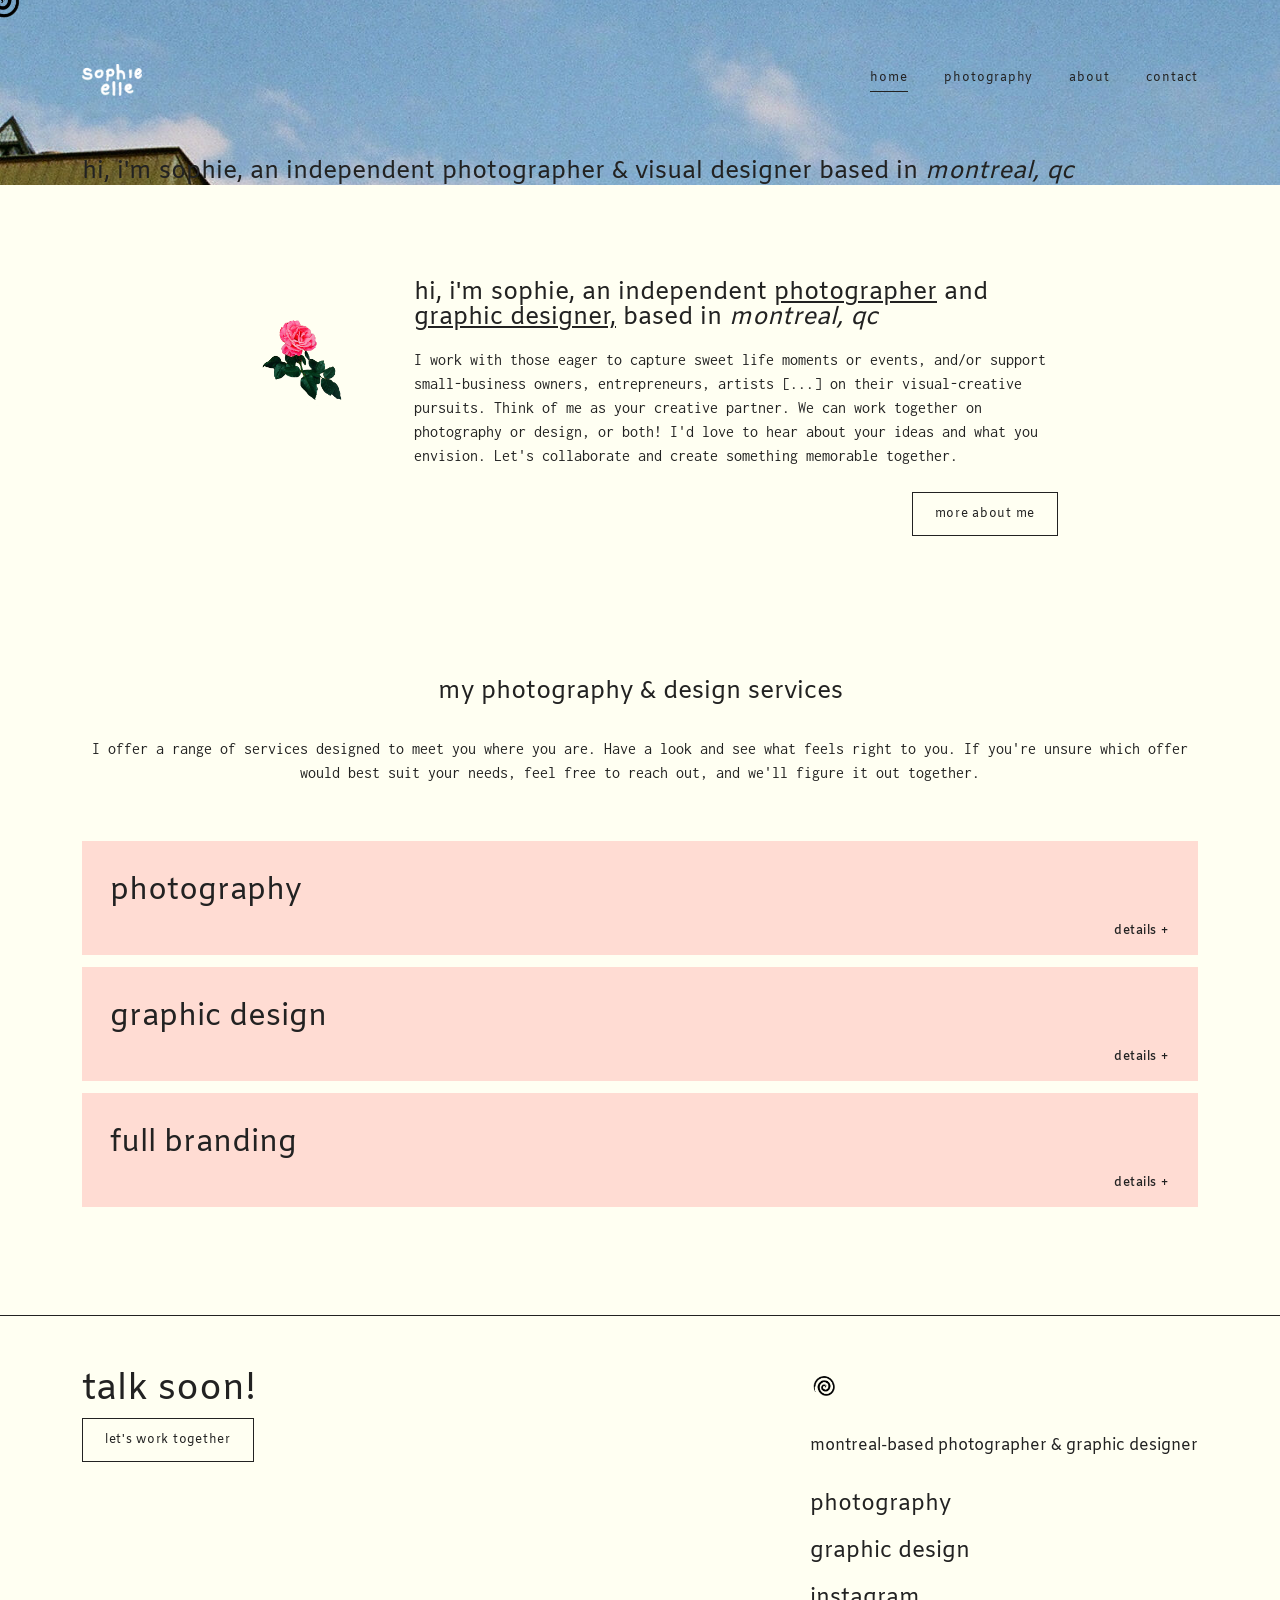
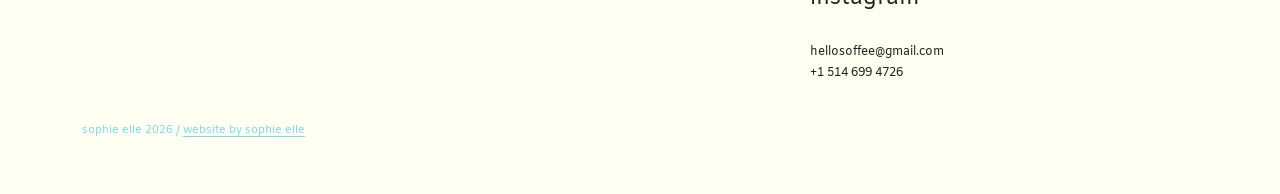
==== commit 9a64c0c5: "Update index.html" ====
--- a/index.html
+++ b/index.html
@@ -28,24 +28,20 @@
   </div>
 </header>
 
-  <section class="split-hero">
-  <div class="split-panel photo" data-panel="photo">
-      <div class="placeholder-block"></div>
-      <a href="photography.html" class="panel-label">photography</a>
-      <div class="content">
-        <span class="tag photo"></span>
-      </div>
-      <a href="photography.html" class="btn">see my photos</a>
-    </div>
-    <div class="split-panel design" data-panel="design">
-      <div class="placeholder-block"></div>
-      <a href="design.html" class="panel-label">design</a>
-      <div class="content">
-        <span class="tag design"></span>
-      </div>
-      <a href="design.html" class="btn">see my designs</a>
+
+<section class="home-hero">
+  <div class="wrap home-hero-content">
+    <h1>
+      hi, i'm sophie, an independent photographer
+      &amp; visual designer based in
+      <a href="https://maps.app.goo.gl/8Kuq9t4YsGPzKd648"
+        target="_blank"
+        rel="noopener noreferrer"><em>montreal, qc</em></a>
+    </h1>
   </div>
-  </section>
+</section>
+
+  
 </div>
 
 <main>
--- a/styles.css
+++ b/styles.css
@@ -1381,6 +1381,32 @@
 
 
 /* =========================================================
+   PHOTOGRAPHY — INTRODUCTION
+   ========================================================= */
+
+.photography-layout {
+  display: flex;
+  justify-content: flex-end;
+  padding-top: 64px;
+  padding-bottom: 64px;
+}
+
+.photography-layout .about-body {
+  width: 100%;
+  max-width: 600px;
+  text-align: left;
+}
+
+/* MOBILE */
+
+@media (max-width: 800px) {
+  .photography-layout {
+    padding-top: 40px;
+    padding-bottom: 48px;
+  }
+}
+
+/* =========================================================
    TESTIMONIALS / ENVELOPES
    ========================================================= */
 
@@ -2907,109 +2933,6 @@
 
 
 /* =========================================================
-   PHOTOGRAPHY — INTERACTIVE POST-IT NOTES
-   ========================================================= */
-
-.photo-notes-section {
-  padding: 70px 0 65px;
-  overflow: hidden;
-}
-
-/* AREA HOLDING THE NOTES */
-
-.photo-notes-stack {
-  position: relative;
-  width: min(100%, 530px);
-  height: 480px;
-  margin: 0;
-  isolation: isolate;
-}
-
-/* INDIVIDUAL NOTES */
-
-.photo-note {
-  position: absolute;
-
-  width: 290px;
-  height: 290px;
-
-  display: flex;
-  flex-direction: column;
-  align-items: flex-start;
-  gap: 20px;
-
-  padding: 30px;
-
-  background: var(--mist);
-  color: var(--ink);
-
-  border: none;
-  border-radius: 0;
-   box-shadow: 3px 5px 14px rgba(40, 30, 25, 0.15);
-
-
-  text-align: left;
-  font-family: var(--accent-font);
-
-  cursor: grab;
-  touch-action: none;
-  user-select: none;
-  -webkit-user-select: none;
-
-  overflow: auto;
-  scrollbar-width: thin;
-
-  transform-origin: center center;
-  -webkit-tap-highlight-color: transparent;
-}
-
-/* TITLES */
-
-.photo-note-title {
-  display: block;
-
-  font-family: var(--display);
-  font-size: 15px;
-  font-weight: 600;
-
-  line-height: 1.3;
-}
-
-/* NOTE DESCRIPTIONS */
-
-.photo-note-text {
-  display: block;
-
-  font-family: var(--accent-font);
-  font-size: 15px;
-  font-weight: 400;
-  line-height: 1.6;
-
-  text-align: justify;
-  text-justify: inter-word;
-  hyphens: auto;
-
-  white-space: normal;
-}
-
-
-
-.photo-note-text em {
-  font-style: italic;
-}
-
-/* SUBTLE INTERACTIVE STATES */
-
-.photo-note.is-dragging {
-  cursor: grabbing;
-}
-
-.photo-note:focus-visible {
-  outline: 2px solid var(--ink);
-  outline-offset: 4px;
-}
-
-/* =========================================================
    DESKTOP — IMPERFECT STACK
    ========================================================= */
 
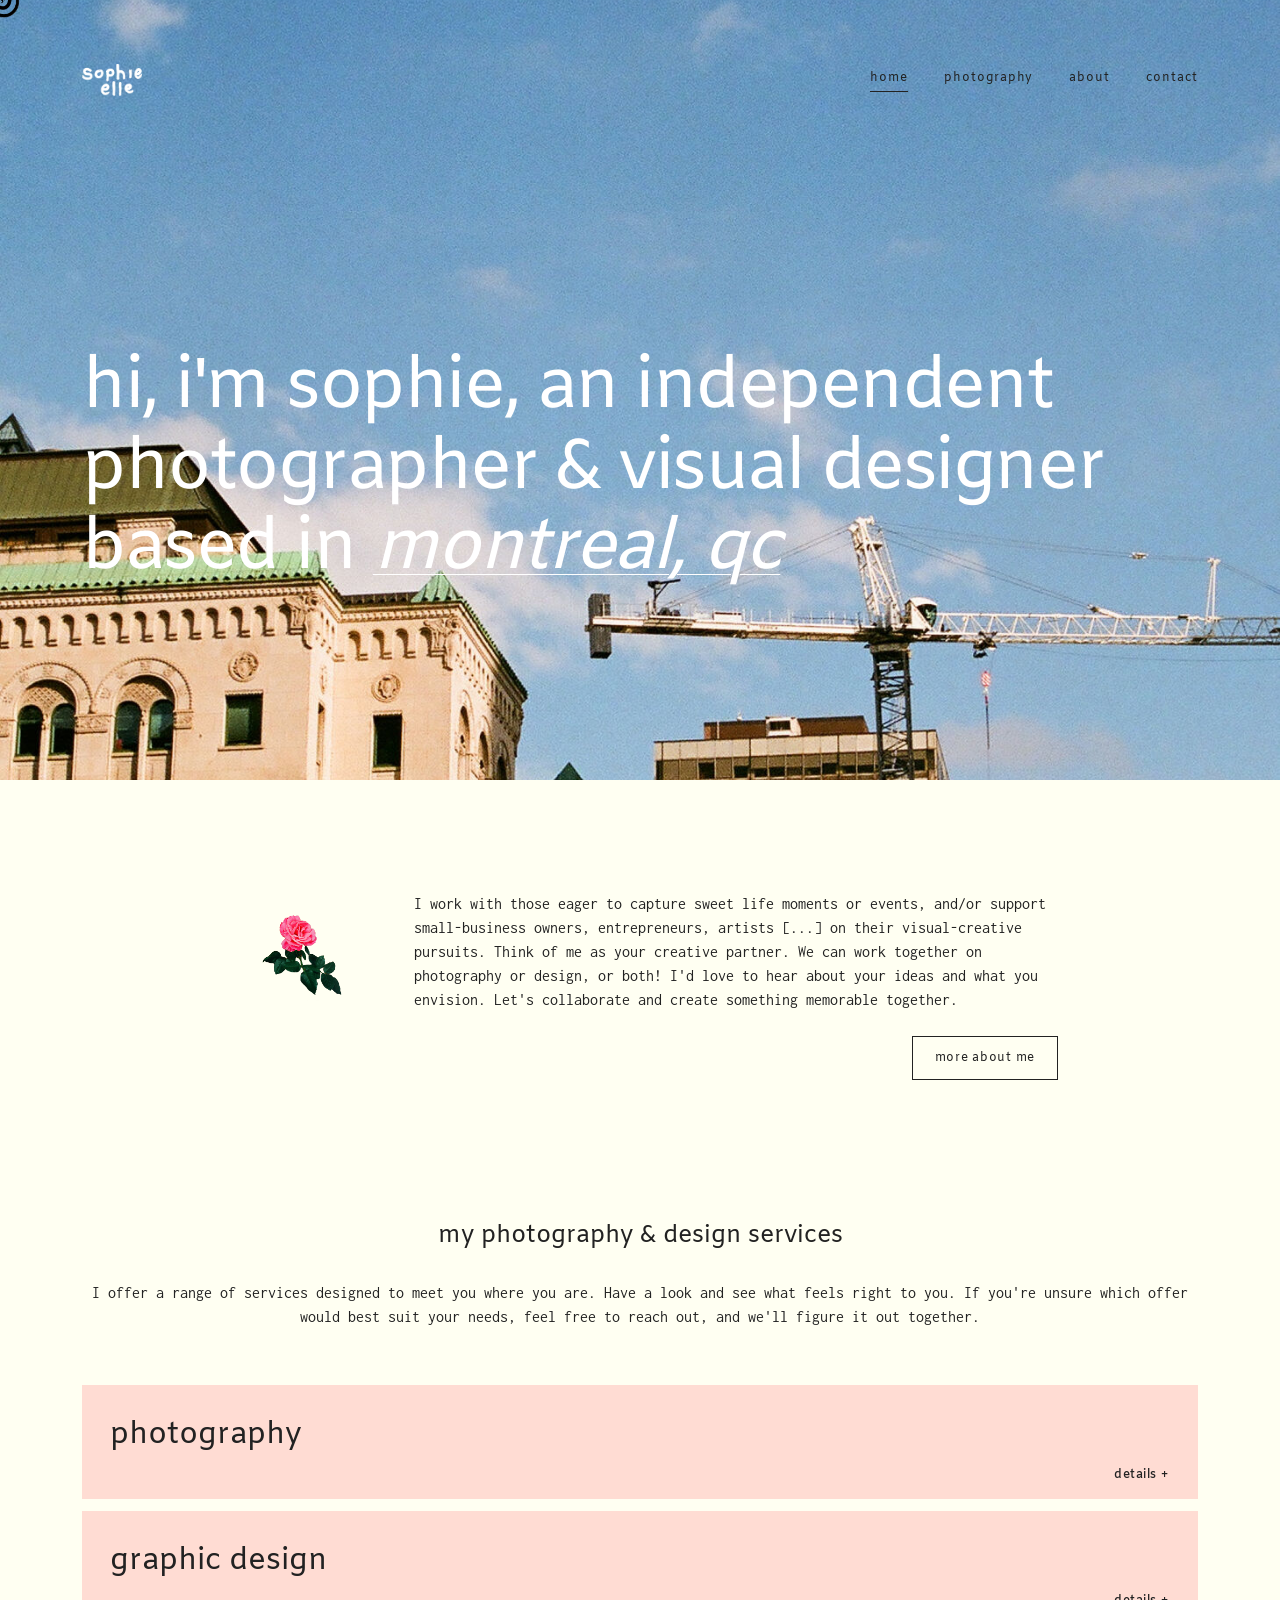
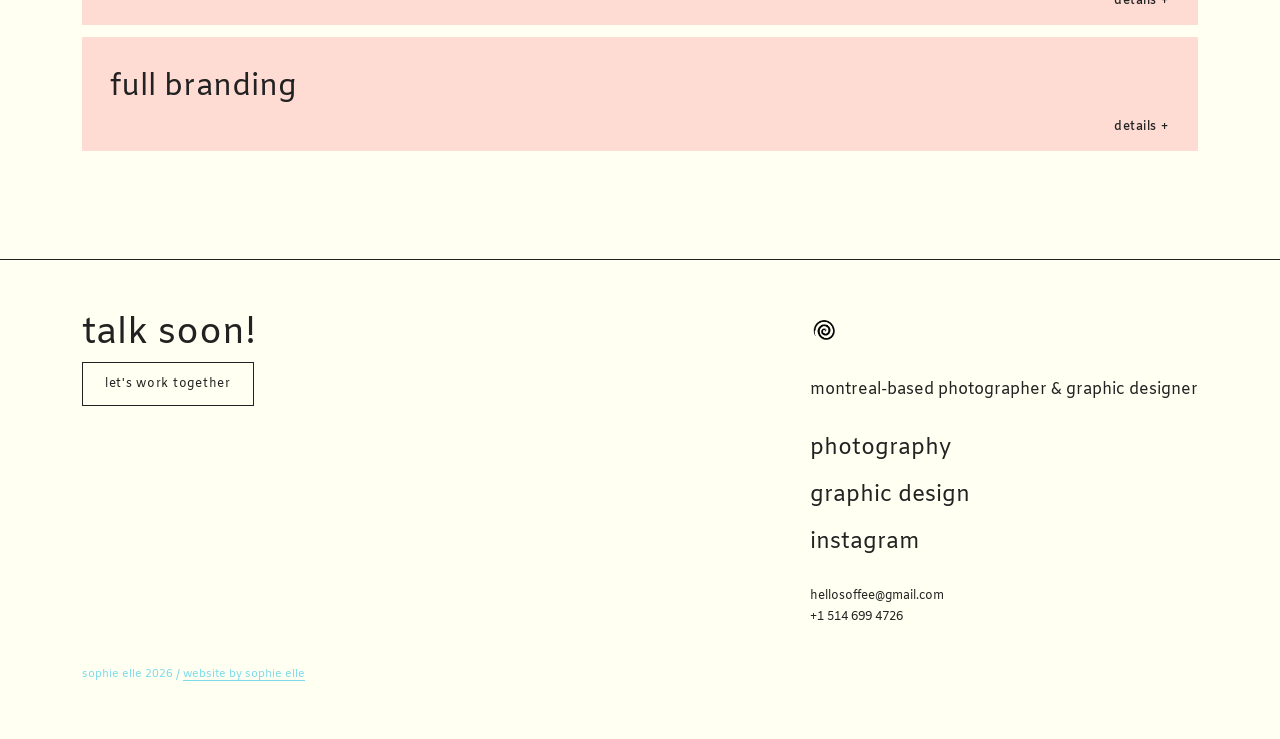
==== commit 546ce4a5: "Update index.html" ====
--- a/index.html
+++ b/index.html
@@ -50,11 +50,7 @@
     <div class="wrap">
       <div class="intro-photo" style="background-image: url('images/floral.png');"></div>
       <div class="intro-text">
-        <h1>hi, i'm sophie, an independent 
-         <a href="photography.html" class="link-photo" style="text-decoration: underline;">photographer</a>
-        and
-          <a href="design.html" class="link-design" style="text-decoration: underline;">graphic designer,</a>
-        based in <em><a href="https://maps.app.goo.gl/8Kuq9t4YsGPzKd648" target="_blank">montreal, qc</a></em></h1>
+  
         <p class="font-accent">I work with those eager to capture sweet life moments or events, and/or support small-business owners, entrepreneurs, artists [...]
         on their visual-creative pursuits.
         Think of me as your creative partner. We can work together on photography or design, or both!  I'd love to hear about your ideas and what you envision.
--- a/styles.css
+++ b/styles.css
@@ -242,94 +242,85 @@
 
 
 /* =========================================================
-   HOME HERO
-   ========================================================= */
-
-.split-panel {
-  position: relative;
-  display: flex;
-  flex-direction: column;
-  justify-content: flex-start;
-  flex: 1 1 0;
-  padding: 48px;
-  min-height: 400px;
-  overflow: hidden;
-  transition: flex 0.5s ease;
-}
-
-.panel-label {
-  position: absolute;
-  top: 40px;
-  left: 40px;
-  z-index: 1;
-  font-family: var(--display);
-  font-size: clamp(20px, 2.4vw, 28px);
-  letter-spacing: 0.01em;
-  writing-mode: vertical-rl;
-  transform: rotate(180deg);
-  color: var(--paper);
-}
-
-.split-panel.design .panel-label {
-  left: auto;
-  right: 40px;
-}
-
-.split-hero {
+   HOME HERO — CONTINUOUS SKY BACKGROUND
+   ========================================================= */
+
+/* One background shared by the navigation and hero */
+
+.home-hero-band {
   background-image: url('images/62720003.jpg');
   background-size: cover;
   background-position: center;
-
+  background-repeat: no-repeat;
+}
+
+/* Keep homepage navigation transparent */
+
+.home-header.site-header {
+  background: transparent;
+}
+
+/* Full-width hero */
+
+.home-hero {
   display: flex;
-  min-height: 640px;
-  width: 100vw;
-
-  position: relative;
-  left: 50%;
-  right: 50%;
-
-  margin-left: -50vw;
-  margin-right: -50vw;
-}
-
-.split-panel.photo {
-  color: var(--slate);
-}
-
-.split-panel.design {
-  color: var(--slate);
-}
-
-.split-panel .placeholder-block {
-  position: absolute;
-  inset: 0;
-  z-index: 0;
-}
-
-.split-panel.photo .placeholder-block,
-.split-panel.design .placeholder-block {
-  background: none;
-}
-
-.split-panel .content {
-  position: relative;
-  z-index: 1;
-}
-
-.split-panel .tag {
-  display: block;
-  margin-bottom: 14px;
-}
-
-.split-panel h2 {
-  font-size: clamp(32px, 4vw, 52px);
-  margin-bottom: 18px;
-}
-
-.split-panel p {
-  max-width: 34ch;
-  margin: 0 0 24px;
-  opacity: 0.85;
+  align-items: center;
+
+  width: 100%;
+  min-height: 620px;
+
+  background: transparent;
+}
+
+/* Text container */
+
+.home-hero-content {
+  width: 100%;
+}
+
+/* Main introduction */
+
+.home-hero h1 {
+  max-width: 1050px;
+
+  font-family: var(--display);
+  font-size: clamp(36px, 5.5vw, 78px);
+  font-weight: 500;
+  line-height: 1.15;
+  letter-spacing: -0.035em;
+
+  color: #ffffff;
+}
+
+/* Montreal link */
+
+.home-hero h1 a {
+  color: inherit;
+  text-decoration: underline;
+  text-decoration-thickness: 1px;
+  text-underline-offset: 6px;
+  transition: opacity 0.2s ease;
+}
+
+.home-hero h1 a:hover {
+  opacity: 0.7;
+}
+
+/* =========================================================
+   MOBILE HOMEPAGE
+   ========================================================= */
+
+@media (max-width: 800px) {
+
+  .home-hero {
+    min-height: 480px;
+  }
+
+  .home-hero h1 {
+    font-size: clamp(32px, 7vw, 48px);
+    line-height: 1.2;
+  }
+
 }
 
 
@@ -358,31 +349,6 @@
   color: var(--paper);
 }
 
-.split-panel .btn {
-  position: absolute;
-  bottom: 40px;
-  z-index: 1;
-  border-color: var(--paper);
-  color: var(--paper);
-}
-
-.split-panel.photo .btn,
-.split-panel.design .btn {
-  right: 40px;
-}
-
-.split-panel.photo .btn:hover {
-  background: var(--safelight);
-  border-color: var(--safelight);
-  color: var(--paper);
-}
-
-.split-panel.design .btn:hover {
-  background: var(--slate);
-  border-color: var(--slate);
-  color: var(--paper);
-}
-
 .home-hero-band {
   background-image: url('images/62720003.jpg');
   background-size: cover;
@@ -396,29 +362,6 @@
 .home-hero-band .split-hero {
   background: none;
 }
-
-@media (max-width: 800px) {
-
-  .split-hero {
-    flex-direction: column;
-    min-height: unset;
-  }
-
-  .split-panel {
-    flex: 1 1 auto;
-    min-height: 320px;
-    padding: 36px 28px;
-  }
-
-  .split-panel .btn {
-    top: 50%;
-    left: 50%;
-    right: auto;
-    bottom: auto;
-    transform: translate(-50%, -50%);
-  }
-}
-
 
 /* =========================================================
    GENERAL SECTIONS
